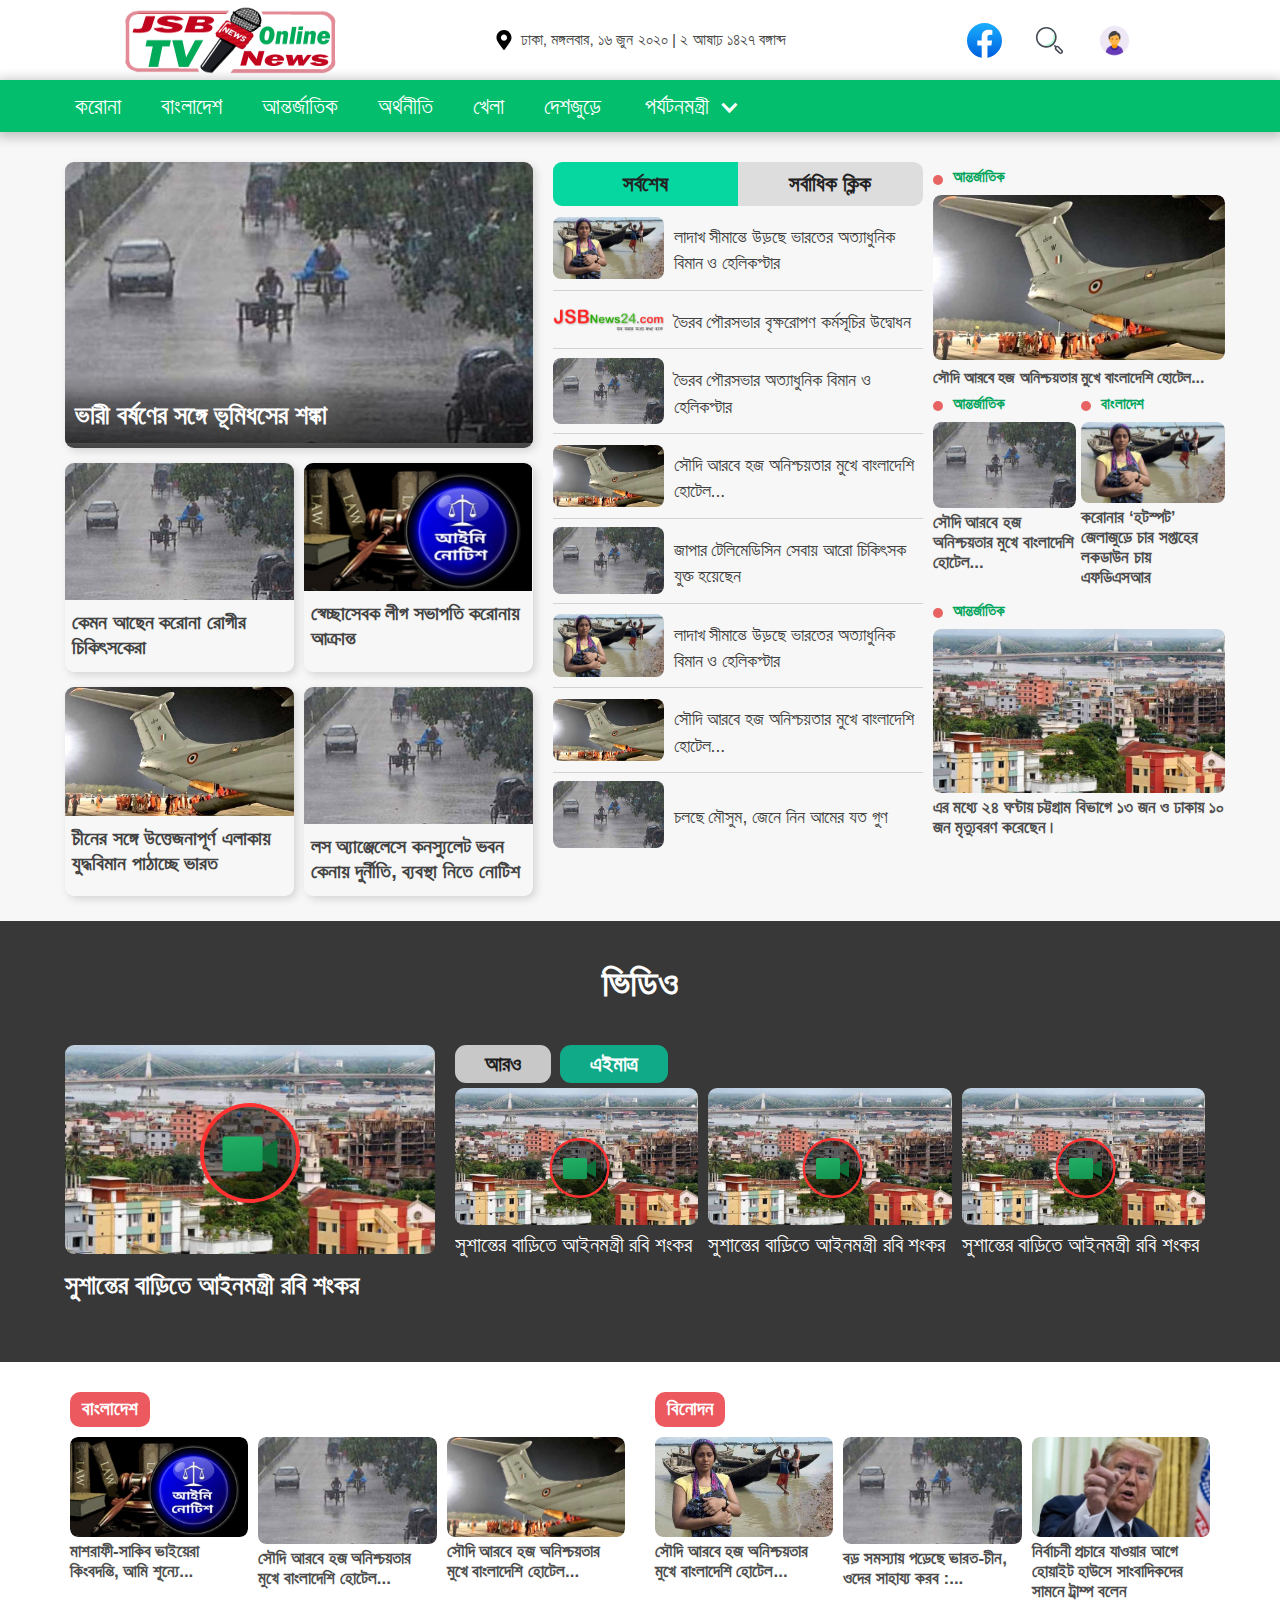
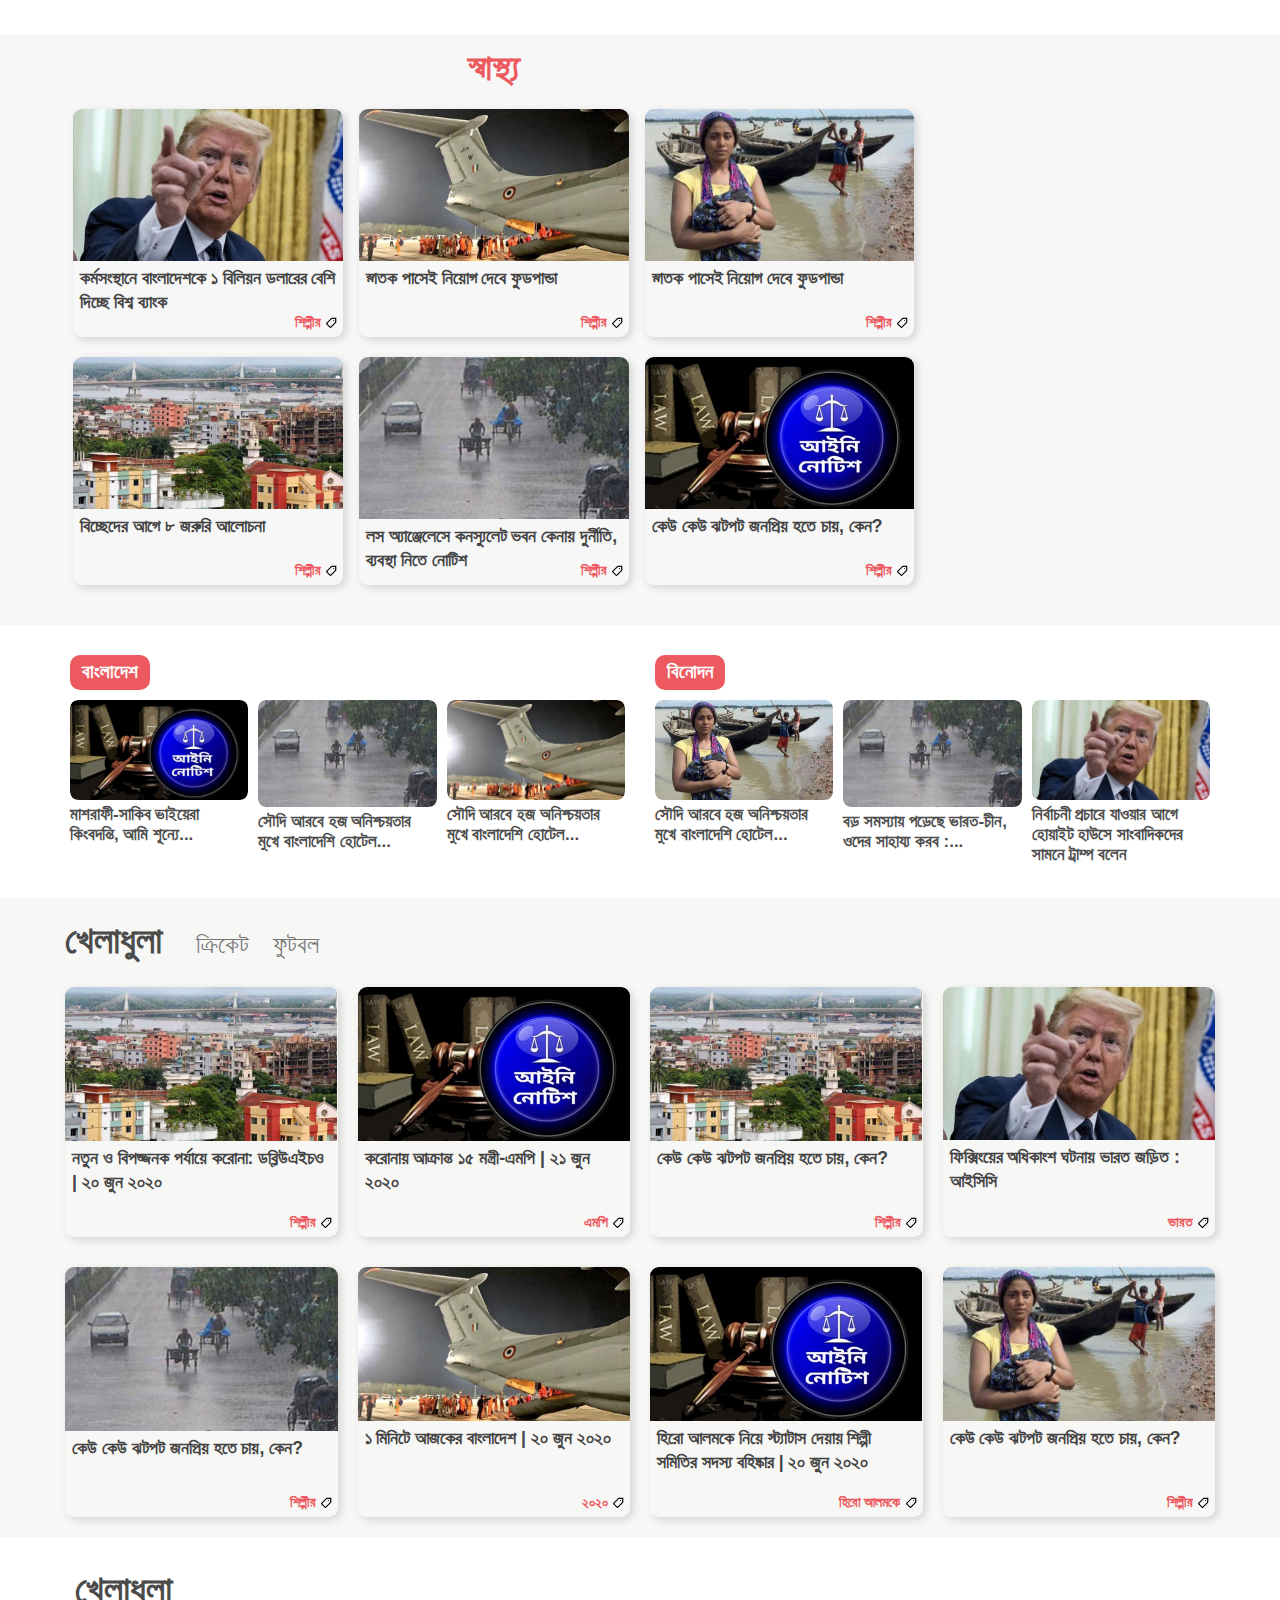
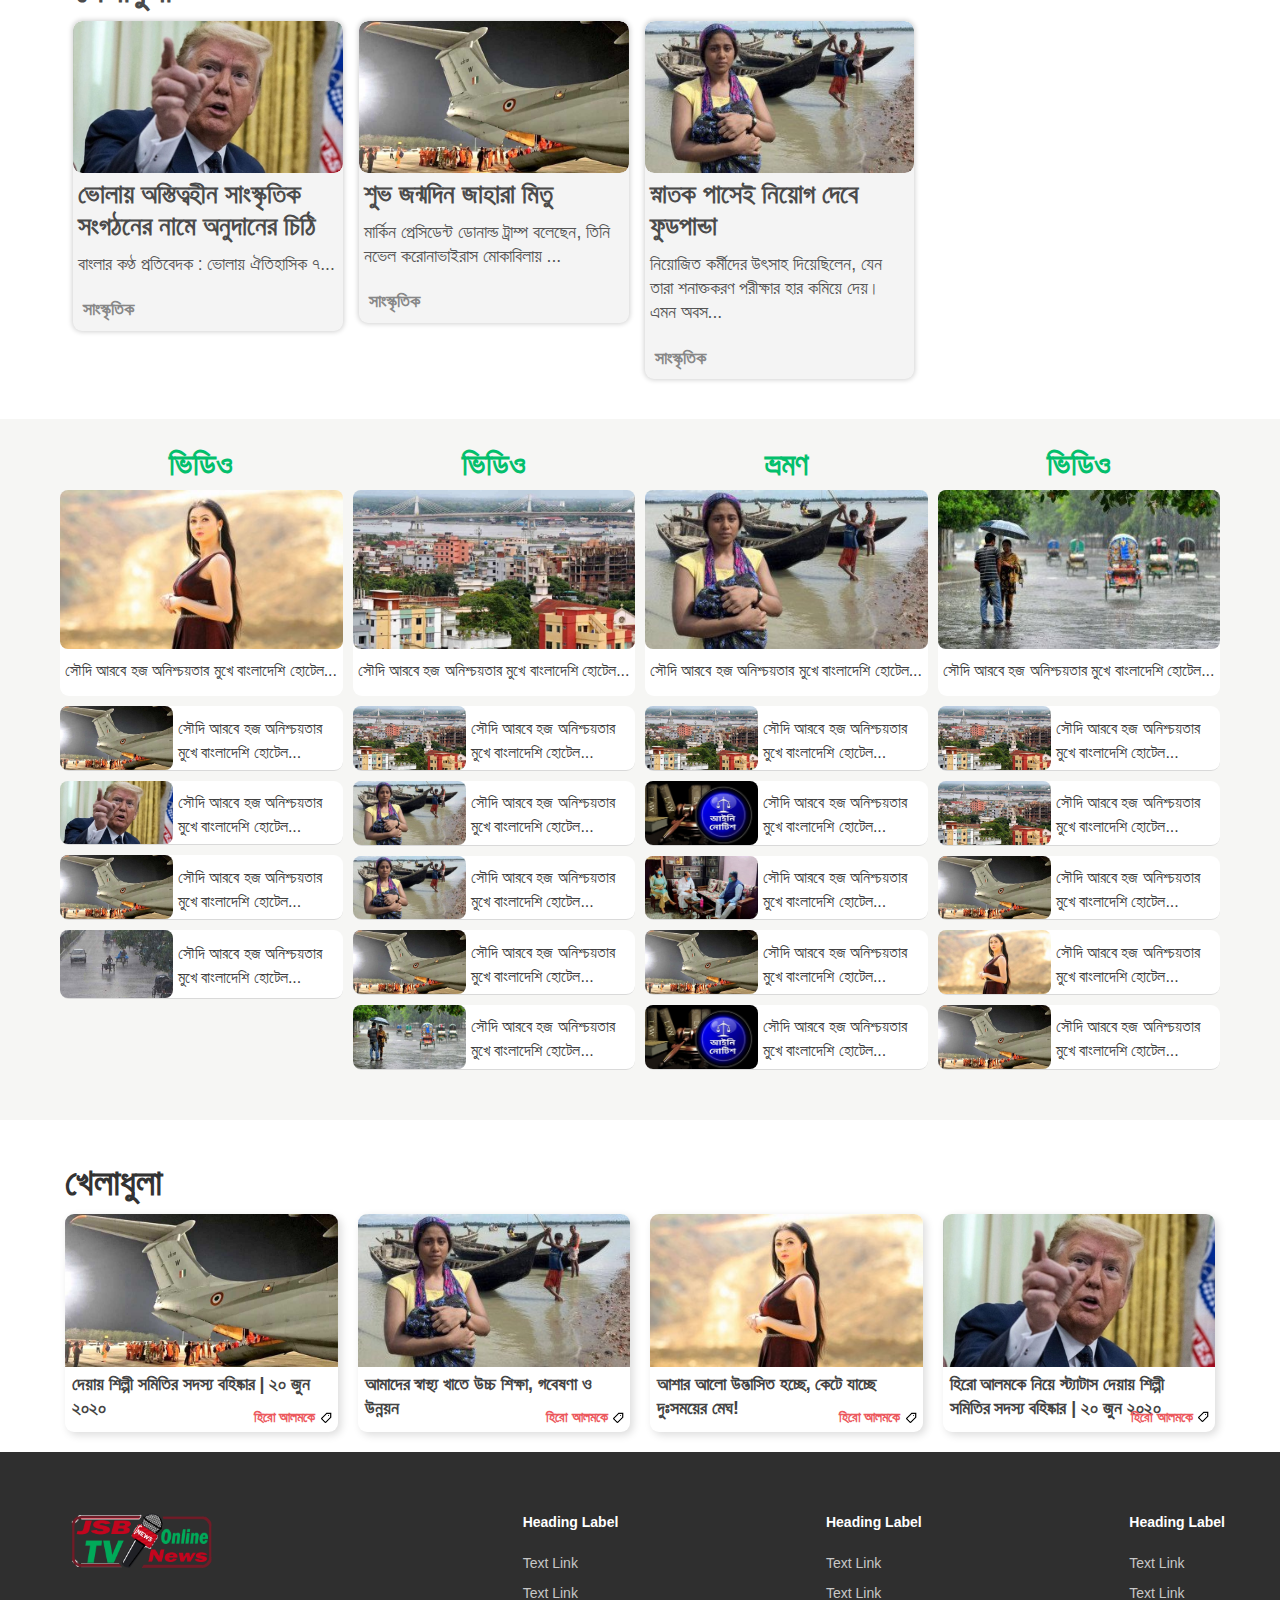
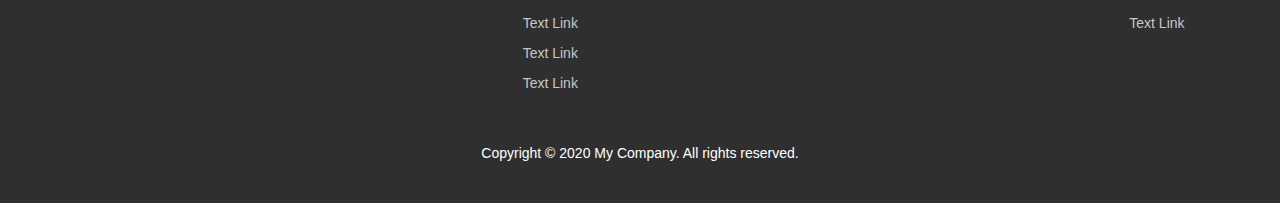
==== index.html @ a58efa72 "First Commit" ====
<!DOCTYPE html>

<html >
<head>
  <meta charset="utf-8" />
  <title>jsbnews</title>
  <meta content="width=device-width, initial-scale=1" name="viewport" />
  <link href="css/normalize.css" rel="stylesheet" type="text/css" />
  <link href="css/w3.min.css" rel="stylesheet" type="text/css" />
  <link href="css/style.css" rel="stylesheet" type="text/css" />
  <script type="text/javascript">
      !(function (o, c) {
          var n = c.documentElement,
              t = " w-mod-";
          (n.className += t + "js"), ("ontouchstart" in o || (o.DocumentTouch && c instanceof DocumentTouch)) && (n.className += t + "touch");
      })(window, document);
  </script>
  <link href="images/favicon.ico" rel="shortcut icon" type="image/x-icon" />
  <link href="images/webclip.png" rel="apple-touch-icon" />
</head>

<body class="body">
  <header id="header" class="container header">
    <div class="header-row w-row">
      <div class="header__col w-col w-col-4">
        <div class="header__col"><a href="#" class="logo-link w-inline-block"><img src="images/Untitled-1.png" width="260" height="70" alt="Logo" class="image"></a></div>
      </div>
      <div id="date-section" class="header__col h__date w-col w-col-4"><img src="images/map-marker-alt.svg" width="20" height="20" alt="Marker" class="marker">
        <p class="date">ঢাকা, মঙ্গলবার, ১৬ জুন ২০২০ | ২ আষাঢ় ১৪২৭ বঙ্গাব্দ</p>
      </div>
      <div class="header__col w-col w-col-4">
        <div class="header_s3_r-bar">
          <ul role="list" class="h_r_btns w-list-unstyled">
            <li class="h_r_item"><img src="images/fb.svg" alt="Facebook" height="35" width="35" class="image_u_l"></li>
            <li class="h_r_item search"><img src="images/icons8-search.svg" width="35" height="35" alt="Twitter" data-w-id="1cf851e9-919a-91a7-d79a-5d364fa66bd7" class="image_u_l"></li>
            <li class="h_r_item"><img src="images/download.png" alt="Login" height="35" width="40" class="image_u_l login"></li>
          </ul>
        </div>
      </div>
    </div>
    <div class="search-bar">
      <div class="search-box w-form">
        <form id="email-form" name="email-form" data-name="Email Form" class="form"><input type="text" class="search_input w-input" maxlength="256" name="query-2" data-name="Query 2" placeholder="কী খুঁজতে চান?" id="query-2" required=""><input type="submit" value="" data-wait="Please wait..." class="search_submit w-button"><a data-w-id="1cf851e9-919a-91a7-d79a-5d364fa66bdf" href="#" class="crose w-button">X</a></form>
        <div class="w-form-done"></div>
        <div class="w-form-fail"></div>
      </div>
    </div>
  </header>
  <nav class="main_menu">
    <div data-collapse="medium" data-animation="default" data-duration="400" data-no-scroll="1" role="banner" class="nav_top container w-nav">
      <nav role="navigation" class="mani_nav container w-nav-menu"><a href="#" class="nav_item w-nav-link">করোনা</a><a href="#" class="nav_item w-nav-link">বাংলাদেশ</a><a href="#" class="nav_item w-nav-link">আন্তর্জাতিক</a><a href="#" class="nav_item w-nav-link">অর্থনীতি</a><a href="#" class="nav_item w-nav-link">খেলা</a><a href="#" class="nav_item w-nav-link">দেশজুড়ে</a>
        <div data-hover="0" data-delay="0" class="nav_item w-dropdown">
          <div class="dropdown-toggle w-dropdown-toggle">
            <div class="icon w-icon-dropdown-toggle"></div>
            <div class="dropdown_main_text">পর্যটনমন্ত্রী</div>
          </div>
          <nav class="dropdown_menu top_ss w-dropdown-list"><a href="#" class="dropdown_menu_item nav_item w-dropdown-link">অবশেষে</a><a href="#" class="dropdown_menu_item nav_item w-dropdown-link">অবশেষে</a><a href="#" class="dropdown_menu_item nav_item w-dropdown-link">করোনাভাইরাসের</a><a href="#" class="dropdown_menu_item nav_item w-dropdown-link">মহামারি</a></nav>
        </div>
      </nav>
      <div class="menu-button w-nav-button">
        <div class="w-icon-nav-menu"></div>
      </div>
    </div>
  </nav>
  <section class="news_section_1">
    <div class="container section_1">
      <div class="columns w-row">
        <div class="section_1--col-1 w-col w-col-5 w-col-stack w-col-small-small-stack">
          <div id="w-node-0191555c5690-309e107a" class="s_1_left_row_item">
            <div class="s_1_l_item_container"><a href="/singel" class="w-inline-block"><img src="images/888940f3f423f0eb96e3fb1c6697e203-5c0145870c755.jpg" alt="" class="s_1_l_item_image"></a>
              <div class="info_box">
                <a href="#" class="title_link w-inline-block">
                  <h2 class="s_title">ভারী বর্ষণের সঙ্গে ভূমিধসের শঙ্কা</h2>
                </a>
              </div>
            </div>
          </div>
          <div class="s_1_left_row_item">
            <div class="s_1_l_item_container"><a href="#" class="box_image w-inline-block"><img src="images/888940f3f423f0eb96e3fb1c6697e203-5c0145870c755.jpg" alt="" class="box_image_src"></a>
              <a href="#" class="box_content title_link w-inline-block">
                <h2 class="s_title_dark">কেমন আছেন করোনা রোগীর চিকিৎসকেরা</h2>
              </a>
            </div>
          </div>
          <div class="s_1_left_row_item">
            <div class="s_1_l_item_container"><a href="#" class="box_image w-inline-block"><img src="images/image-317520-1592567009.jpg" srcset="images/image-317520-1592567009-p-500.jpeg 500w, images/image-317520-1592567009.jpg 728w" sizes="(max-width: 479px) 47vw, (max-width: 767px) 48vw, (max-width: 991px) 24vw, (max-width: 1279px) 19vw, (max-width: 1439px) 228.75px, 232px" alt="" class="box_image_src"></a>
              <a href="#" class="box_content title_link w-inline-block">
                <h2 class="s_title_dark">স্বেচ্ছাসেবক লীগ সভাপতি করোনায় আক্রান্ত</h2>
              </a>
            </div>
          </div>
          <div class="s_1_left_row_item">
            <div class="s_1_l_item_container"><a href="#" class="box_image w-inline-block"><img src="images/image-317519-1592566779.jpg" alt="" class="box_image_src"></a>
              <a href="#" class="box_content title_link w-inline-block">
                <h2 class="s_title_dark">চীনের সঙ্গে উত্তেজনাপূর্ণ এলাকায় যুদ্ধবিমান পাঠাচ্ছে ভারত</h2>
              </a>
            </div>
          </div>
          <div class="s_1_left_row_item">
            <div class="s_1_l_item_container"><a href="#" class="box_image w-inline-block"><img src="images/888940f3f423f0eb96e3fb1c6697e203-5c0145870c755.jpg" alt="" class="box_image_src"></a>
              <a href="#" class="box_content title_link w-inline-block">
                <h2 class="s_title_dark">লস অ্যাঞ্জেলেসে কনস্যুলেট ভবন কেনায় দুর্নীতি, ব্যবস্থা নিতে নোটিশ</h2>
              </a>
            </div>
          </div>
        </div>
        <div class="section_1--col-2 w-col w-col-4 w-col-stack w-col-small-small-stack">
          <div data-duration-in="300" data-duration-out="100" class="w-tabs">
            <div class="tabs-menu w-tab-menu">
              <a data-w-tab="Tab 1" class="custom_all_tab w-inline-block w-tab-link w--current">
                <div class="text-block">সর্বশেষ</div>
              </a>
              <a data-w-tab="Tab 2" class="s_1_tab_2 custom_all_tab w-inline-block w-tab-link">
                <div class="text-block-2">সর্বাধিক ক্লিক</div>
              </a>
            </div>
            <div class="w-tab-content">
              <div data-w-tab="Tab 1" class="tab_panel w-tab-pane w--tab-active">
                <div class="tab_panel_inner">
                  <ul role="list" class="tab_panel_list w-list-unstyled">
                    <li class="tab_panel_list_item"><a href="#" class="tab_small_image w-inline-block"><img src="images/hdbm9cwx.jpg" alt="" class="tab_image"></a>
                      <a href="/singel" class="tab_text w-inline-block">
                        <h2 class="heading">লাদাখ সীমান্তে উড়ছে ভারতের অত্যাধুনিক বিমান ও হেলিকপ্টার</h2>
                      </a>
                    </li>
                    <li class="tab_panel_list_item"><a href="#" class="tab_small_image w-inline-block"><img src="images/logo.png" alt="" class="tab_image"></a>
                      <a href="/singel" class="tab_text w-inline-block">
                        <h2 class="heading">ভৈরব পৌরসভার বৃক্ষরোপণ কর্মসূচির উদ্বোধন</h2>
                      </a>
                    </li>
                    <li class="tab_panel_list_item"><a href="#" class="tab_small_image w-inline-block"><img src="images/888940f3f423f0eb96e3fb1c6697e203-5c0145870c755.jpg" alt="" class="tab_image"></a>
                      <a href="#" class="tab_text w-inline-block">
                        <h2 class="heading">ভৈরব পৌরসভার অত্যাধুনিক বিমান ও হেলিকপ্টার</h2>
                      </a>
                    </li>
                    <li class="tab_panel_list_item"><a href="#" class="tab_small_image w-inline-block"><img src="images/image-317519-1592566779.jpg" alt="" class="tab_image"></a>
                      <a href="#" class="tab_text w-inline-block">
                        <h2 class="heading">সৌদি আরবে হজ অনিশ্চয়তার মুখে বাংলাদেশি হোটেল...</h2>
                      </a>
                    </li>
                    <li class="tab_panel_list_item"><a href="#" class="tab_small_image w-inline-block"><img src="images/888940f3f423f0eb96e3fb1c6697e203-5c0145870c755.jpg" alt="" class="tab_image"></a>
                      <a href="#" class="tab_text w-inline-block">
                        <h2 class="heading">জাপার টেলিমেডিসিন সেবায় আরো চিকিৎসক যুক্ত হয়েছেন </h2>
                      </a>
                    </li>
                    <li class="tab_panel_list_item"><a href="#" class="tab_small_image w-inline-block"><img src="images/hdbm9cwx.jpg" alt="" class="tab_image"></a>
                      <a href="#" class="tab_text w-inline-block">
                        <h2 class="heading">লাদাখ সীমান্তে উড়ছে ভারতের অত্যাধুনিক বিমান ও হেলিকপ্টার</h2>
                      </a>
                    </li>
                    <li class="tab_panel_list_item"><a href="#" class="tab_small_image w-inline-block"><img src="images/image-317519-1592566779.jpg" alt="" class="tab_image"></a>
                      <a href="#" class="tab_text w-inline-block">
                        <h2 class="heading">সৌদি আরবে হজ অনিশ্চয়তার মুখে বাংলাদেশি হোটেল...</h2>
                      </a>
                    </li>
                    <li class="tab_panel_list_item last"><a href="#" class="tab_small_image w-inline-block"><img src="images/888940f3f423f0eb96e3fb1c6697e203-5c0145870c755.jpg" alt="" class="tab_image"></a>
                      <a href="#" class="tab_text w-inline-block">
                        <h2 class="heading">চলছে মৌসুম, জেনে নিন আমের যত গুণ</h2>
                      </a>
                    </li>
                  </ul>
                </div>
              </div>
              <div data-w-tab="Tab 2" class="tab_panel w-tab-pane">
                <div class="tab_panel_inner">
                  <ul role="list" class="tab_panel_list w-list-unstyled">
                    <li class="tab_panel_list_item"><a href="#" class="tab_small_image w-inline-block"><img src="images/image-317519-1592566779.jpg" alt="" class="tab_image"></a>
                      <a href="#" class="tab_text w-inline-block">
                        <h2 class="heading">লাদাখ সীমান্তে উড়ছে ভারতের অত্যাধুনিক বিমান ও হেলিকপ্টার</h2>
                      </a>
                    </li>
                    <li class="tab_panel_list_item"><a href="#" class="tab_small_image w-inline-block"><img src="images/image-317519-1592566779.jpg" alt="" class="tab_image"></a>
                      <a href="#" class="tab_text w-inline-block">
                        <h2 class="heading">ভৈরব পৌরসভার বৃক্ষরোপণ কর্মসূচির উদ্বোধন</h2>
                      </a>
                    </li>
                    <li class="tab_panel_list_item"><a href="#" class="tab_small_image w-inline-block"><img src="images/image-317519-1592566779.jpg" alt="" class="tab_image"></a>
                      <a href="#" class="tab_text w-inline-block">
                        <h2 class="heading">ভারতের অত্যাধুনিক বিমান ও হেলিকপ্টার</h2>
                      </a>
                    </li>
                    <li class="tab_panel_list_item"><a href="#" class="tab_small_image w-inline-block"><img src="images/image-317519-1592566779.jpg" alt="" class="tab_image"></a>
                      <a href="#" class="tab_text w-inline-block">
                        <h2 class="heading">সৌদি আরবে হজ অনিশ্চয়তার মুখে বাংলাদেশি হোটেল...</h2>
                      </a>
                    </li>
                    <li class="tab_panel_list_item"><a href="#" class="tab_small_image w-inline-block"><img src="images/image-317519-1592566779.jpg" alt="" class="tab_image"></a>
                      <a href="#" class="tab_text w-inline-block">
                        <h2 class="heading">জাপার টেলিমেডিসিন সেবায় আরো চিকিৎসক যুক্ত হয়েছেন </h2>
                      </a>
                    </li>
                    <li class="tab_panel_list_item last"><a href="#" class="tab_small_image w-inline-block"><img src="images/image-317519-1592566779.jpg" alt="" class="tab_image"></a>
                      <a href="#" class="tab_text w-inline-block">
                        <h2 class="heading">লাদাখ সীমান্তে উড়ছে ভারতের অত্যাধুনিক বিমান ও হেলিকপ্টার</h2>
                      </a>
                    </li>
                  </ul>
                </div>
              </div>
            </div>
          </div>
        </div>
        <div class="section_1--col-3 w-col w-col-3 w-col-stack w-col-small-small-stack">
          <div class="top_last_col_inner_x">
            <div id="w-node-787095c24ecd-309e107a" class="top_last_col_item">
              <div class="top_last_col_item_inner">
                <div class="small_box_title">
                  <div class="inner_box_top_left">
                    <div class="simple_dot"></div>
                    <a href="#" class="link w-inline-block">
                      <div class="text-block-3">আন্তর্জাতিক</div>
                    </a>
                  </div>
                </div>
                <div class="inner_box_bottom"><a href="#" class="image_link w-inline-block"><img src="images/image-317519-1592566779.jpg" alt="" class="news_small_box_img"></a>
                  <a href="#" class="link w-inline-block">
                    <h2 class="small_box_title link">সৌদি আরবে হজ অনিশ্চয়তার মুখে বাংলাদেশি হোটেল...</h2>
                  </a>
                </div>
              </div>
            </div>
            <div id="w-node-dc710673b244-309e107a" class="top_last_col_item">
              <div class="top_last_col_item_inner">
                <div class="small_box_title">
                  <div class="inner_box_top_left">
                    <div class="simple_dot"></div>
                    <a href="#" class="link w-inline-block">
                      <div class="text-block-3">আন্তর্জাতিক</div>
                    </a>
                  </div>
                </div>
                <div class="inner_box_bottom"><a href="#" class="image_link w-inline-block"><img src="images/888940f3f423f0eb96e3fb1c6697e203-5c0145870c755.jpg" alt="" class="news_small_box_img"></a>
                  <a href="#" class="link w-inline-block">
                    <h2 class="small_box_title">সৌদি আরবে হজ অনিশ্চয়তার মুখে বাংলাদেশি হোটেল...</h2>
                  </a>
                </div>
              </div>
            </div>
            <div id="w-node-c34f0e3dfa96-309e107a" class="top_last_col_item">
              <div class="top_last_col_item_inner">
                <div class="small_box_title">
                  <div class="inner_box_top_left">
                    <div class="simple_dot"></div>
                    <a href="#" class="link w-inline-block">
                      <div class="text-block-3">বাংলাদেশ</div>
                    </a>
                  </div>
                </div>
                <div class="inner_box_bottom"><a href="#" class="image_link w-inline-block"><img src="images/hdbm9cwx.jpg" alt="" class="news_small_box_img"></a>
                  <a href="#" class="link w-inline-block">
                    <h2 class="small_box_title">করোনার ‘হটস্পট’ জেলাজুড়ে চার সপ্তাহের লকডাউন চায় এফডিএসআর</h2>
                  </a>
                </div>
              </div>
            </div>
            <div id="w-node-48b738d8484a-309e107a" class="top_last_col_item">
              <div class="top_last_col_item_inner">
                <div class="small_box_title">
                  <div class="inner_box_top_left">
                    <div class="simple_dot"></div>
                    <a href="#" class="link w-inline-block">
                      <div class="text-block-3">আন্তর্জাতিক</div>
                    </a>
                  </div>
                </div>
                <div class="inner_box_bottom"><a href="#" class="image_link w-inline-block"><img src="images/ctg.jpg" srcset="images/ctg-p-800.jpeg 800w, images/ctg.jpg 863w" sizes="(max-width: 479px) 100vw, (max-width: 767px) 47vw, (max-width: 991px) 24vw, (max-width: 1279px) 12vw, (max-width: 1439px) 143.75px, 147.5px" alt="" class="news_small_box_img"></a>
                  <a href="#" class="link w-inline-block">
                    <h2 class="small_box_title">এর মধ্যে ২৪ ঘণ্টায় চট্টগ্রাম বিভাগে ১৩ জন ও ঢাকায় ১০ জন মৃত্যুবরণ করেছেন।</h2>
                  </a>
                </div>
              </div>
            </div>
          </div>
        </div>
      </div>
    </div>
  </section>
  <section class="news_section_2">
    <h1 class="section_heading dark">ভিডিও</h1>
    <div class="video_column_s2 container w-row">
      <div class="vid_s_l w-col w-col-4 w-col-stack">
        <div class="vid_post_wrapper">
          <div class="vid_post_icon"><img src="images/icons8-video-call-48.png" alt="" class="image-3"></div>
          <div class="vid_post_image"><a href="#" class="w-inline-block"><img src="images/ctg.jpg" srcset="images/ctg-p-800.jpeg 800w, images/ctg.jpg 863w" sizes="(max-width: 479px) 96vw, (max-width: 767px) 97vw, (max-width: 880px) 98vw, (max-width: 991px) 863px, (max-width: 1279px) 31vw, (max-width: 1439px) 369.97918701171875px, 399.97918701171875px" alt="" class="vid_post_image"></a></div>
          <div class="vid_post_text">
            <a href="#" class="link-block w-inline-block">
              <h1 class="s_title vid_post_title">সুশান্তের বাড়িতে আইনমন্ত্রী রবি শংকর</h1>
            </a>
          </div>
        </div>
      </div>
      <div class="vid_s_r_tab w-col w-col-8 w-col-stack">
        <div data-duration-in="300" data-duration-out="100" class="w-tabs">
          <div class="tabs-menu-2 w-tab-menu">
            <a data-w-tab="Tab 1" class="tab_btn w-inline-block w-tab-link w--current">
              <div class="text-block-6">আরও</div>
            </a>
            <a data-w-tab="Tab 2" class="tab_btn w-inline-block w-tab-link">
              <div>এইমাত্র</div>
            </a>
          </div>
          <div class="w-tab-content">
            <div data-w-tab="Tab 1" class="vid_tab w-tab-pane w--tab-active">
              <div class="vid_tab_wrapper">
                <div class="vid_tab_col w-row">
                  <div class="vid_tab_col_item w-col w-col-4">
                    <div class="vid_post_wrapper in_tab">
                      <div class="vid_post_icon in_tab"><img src="images/icons8-video-call-48.png" alt="" class="image-3"></div>
                      <div class="vid_post_image"><a href="#" class="w-inline-block"><img src="images/ctg.jpg" srcset="images/ctg-p-800.jpeg 800w, images/ctg.jpg 863w" sizes="(max-width: 479px) 94vw, (max-width: 767px) 96vw, (max-width: 991px) 32vw, (max-width: 1279px) 21vw, (max-width: 1439px) 243.3125px, 239.9791717529297px" alt="" class="vid_post_image vid_tab"></a></div>
                      <div class="vid_post_text">
                        <a href="#" class="link w-inline-block">
                          <h1 class="s_title vid_post_title in_vid_tab">সুশান্তের বাড়িতে আইনমন্ত্রী রবি শংকর</h1>
                        </a>
                      </div>
                    </div>
                  </div>
                  <div class="vid_tab_col_item w-col w-col-4">
                    <div class="vid_post_wrapper in_tab">
                      <div class="vid_post_icon in_tab"><img src="images/icons8-video-call-48.png" alt="" class="image-3"></div>
                      <div class="vid_post_image"><a href="#" class="w-inline-block"><img src="images/ctg.jpg" srcset="images/ctg-p-800.jpeg 800w, images/ctg.jpg 863w" sizes="(max-width: 479px) 94vw, (max-width: 767px) 96vw, (max-width: 991px) 32vw, (max-width: 1279px) 21vw, (max-width: 1439px) 243.3125px, 239.9791717529297px" alt="" class="vid_post_image vid_tab"></a></div>
                      <div class="vid_post_text">
                        <a href="#" class="link w-inline-block">
                          <h1 class="s_title vid_post_title in_vid_tab">সুশান্তের বাড়িতে আইনমন্ত্রী রবি শংকর</h1>
                        </a>
                      </div>
                    </div>
                  </div>
                  <div class="vid_tab_col_item w-col w-col-4">
                    <div class="vid_post_wrapper in_tab">
                      <div class="vid_post_icon in_tab"><img src="images/icons8-video-call-48.png" alt="" class="image-3"></div>
                      <div class="vid_post_image"><a href="#" class="w-inline-block"><img src="images/ctg.jpg" srcset="images/ctg-p-800.jpeg 800w, images/ctg.jpg 863w" sizes="(max-width: 479px) 94vw, (max-width: 767px) 96vw, (max-width: 991px) 32vw, (max-width: 1279px) 21vw, (max-width: 1439px) 243.3125px, 239.9791717529297px" alt="" class="vid_post_image vid_tab"></a></div>
                      <div class="vid_post_text">
                        <a href="#" class="link w-inline-block">
                          <h1 class="s_title vid_post_title in_vid_tab">সুশান্তের বাড়িতে আইনমন্ত্রী রবি শংকর</h1>
                        </a>
                      </div>
                    </div>
                  </div>
                </div>
              </div>
            </div>
            <div data-w-tab="Tab 2" class="vid_tab w-tab-pane">
              <div class="vid_tab_wrapper">
                <div class="vid_tab_col w-row">
                  <div class="vid_tab_col_item w-col w-col-4">
                    <div class="vid_post_wrapper in_tab">
                      <div class="vid_post_icon in_tab"><img src="images/icons8-video-call-48.png" alt="" class="image-3"></div>
                      <div class="vid_post_image"><img src="images/ctg.jpg" srcset="images/ctg-p-800.jpeg 800w, images/ctg.jpg 863w" sizes="(max-width: 479px) 94vw, (max-width: 767px) 96vw, (max-width: 991px) 32vw, (max-width: 1279px) 21vw, (max-width: 1439px) 243.3125px, 239.9791717529297px" alt="" class="vid_post_image vid_tab"></div>
                      <div class="vid_post_text">
                        <h1 class="s_title vid_post_title in_vid_tab">সুশান্তের বাড়িতে আইনমন্ত্রী রবি শংকর</h1>
                      </div>
                    </div>
                  </div>
                  <div class="vid_tab_col_item w-col w-col-4">
                    <div class="vid_post_wrapper in_tab">
                      <div class="vid_post_icon in_tab"><img src="images/icons8-video-call-48.png" alt="" class="image-3"></div>
                      <div class="vid_post_image"><img src="images/ctg.jpg" srcset="images/ctg-p-800.jpeg 800w, images/ctg.jpg 863w" sizes="(max-width: 479px) 94vw, (max-width: 767px) 96vw, (max-width: 991px) 32vw, (max-width: 1279px) 21vw, (max-width: 1439px) 243.3125px, 239.9791717529297px" alt="" class="vid_post_image vid_tab"></div>
                      <div class="vid_post_text">
                        <h1 class="s_title vid_post_title in_vid_tab">সুশান্তের বাড়িতে আইনমন্ত্রী রবি শংকর</h1>
                      </div>
                    </div>
                  </div>
                  <div class="vid_tab_col_item w-col w-col-4">
                    <div class="vid_post_wrapper in_tab">
                      <div class="vid_post_icon in_tab"><img src="images/icons8-video-call-48.png" alt="" class="image-3"></div>
                      <div class="vid_post_image"><img src="images/ctg.jpg" srcset="images/ctg-p-800.jpeg 800w, images/ctg.jpg 863w" sizes="(max-width: 479px) 94vw, (max-width: 767px) 96vw, (max-width: 991px) 32vw, (max-width: 1279px) 21vw, (max-width: 1439px) 243.3125px, 239.9791717529297px" alt="" class="vid_post_image vid_tab"></div>
                      <div class="vid_post_text">
                        <h1 class="s_title vid_post_title in_vid_tab">সুশান্তের বাড়িতে আইনমন্ত্রী রবি শংকর</h1>
                      </div>
                    </div>
                  </div>
                </div>
              </div>
            </div>
          </div>
        </div>
      </div>
    </div>
  </section>
  <section class="news_section_3">
    <div class="container w-row">
      <div class="section_3_col w-col w-col-6 w-col-stack">
        <a href="#" class="s3_main_heading link w-inline-block">
          <h1 class="small_tile_title">বাংলাদেশ</h1>
        </a>
        <div class="s3_in_row w-row">
          <div class="s3_in_row_item w-col w-col-4">
            <div class="top_last_col_item_inner s3">
              <div class="inner_box_bottom"><a href="#" class="image_link w-inline-block"><img src="images/image-317520-1592567009.jpg" srcset="images/image-317520-1592567009-p-500.jpeg 500w, images/image-317520-1592567009.jpg 728w" sizes="(max-width: 479px) 94vw, (max-width: 767px) 96vw, (max-width: 991px) 32vw, (max-width: 1279px) 15vw, (max-width: 1439px) 178.3125px, 183.3125px" alt="" class="news_small_box_img"></a>
                <a href="#" class="link w-inline-block">
                  <h2 class="small_box_title">মাশরাফী-সাকিব ভাইয়েরা কিংবদন্তি, আমি শূন্যে...</h2>
                </a>
              </div>
            </div>
          </div>
          <div class="s3_in_row_item w-col w-col-4">
            <div class="top_last_col_item_inner s3">
              <div class="inner_box_bottom"><a href="#" class="image_link w-inline-block"><img src="images/888940f3f423f0eb96e3fb1c6697e203-5c0145870c755.jpg" alt="" class="news_small_box_img"></a>
                <a href="#" class="link w-inline-block">
                  <h2 class="small_box_title">সৌদি আরবে হজ অনিশ্চয়তার মুখে বাংলাদেশি হোটেল...</h2>
                </a>
              </div>
            </div>
          </div>
          <div class="s3_in_row_item w-col w-col-4">
            <div class="top_last_col_item_inner s3">
              <div class="inner_box_bottom"><a href="#" class="image_link w-inline-block"><img src="images/image-317519-1592566779.jpg" alt="" class="news_small_box_img"></a>
                <a href="#" class="link w-inline-block">
                  <h2 class="small_box_title">সৌদি আরবে হজ অনিশ্চয়তার মুখে বাংলাদেশি হোটেল...</h2>
                </a>
              </div>
            </div>
          </div>
        </div>
      </div>
      <div class="section_3_col w-col w-col-6 w-col-stack">
        <a href="#" class="s3_main_heading link w-inline-block">
          <h1 class="small_tile_title">বিনোদন</h1>
        </a>
        <div class="s3_in_row w-row">
          <div class="s3_in_row_item w-col w-col-4">
            <div class="top_last_col_item_inner s3">
              <div class="inner_box_bottom"><a href="#" class="image_link w-inline-block"><img src="images/hdbm9cwx.jpg" alt="" class="news_small_box_img"></a>
                <a href="#" class="link w-inline-block">
                  <h2 class="small_box_title">সৌদি আরবে হজ অনিশ্চয়তার মুখে বাংলাদেশি হোটেল...</h2>
                </a>
              </div>
            </div>
          </div>
          <div class="s3_in_row_item w-col w-col-4">
            <div class="top_last_col_item_inner s3">
              <div class="inner_box_bottom"><a href="#" class="image_link w-inline-block"><img src="images/888940f3f423f0eb96e3fb1c6697e203-5c0145870c755.jpg" alt="" class="news_small_box_img"></a>
                <a href="#" class="link w-inline-block">
                  <h2 class="small_box_title">বড় সমস্যায় পড়েছে ভারত-চীন, ওদের সাহায্য করব :...</h2>
                </a>
              </div>
            </div>
          </div>
          <div class="s3_in_row_item w-col w-col-4">
            <div class="top_last_col_item_inner s3">
              <div class="inner_box_bottom"><a href="#" class="image_link w-inline-block"><img src="images/trump.jpg" srcset="images/trump-p-800.jpeg 800w, images/trump-p-1080.jpeg 1080w, images/trump.jpg 1400w" sizes="(max-width: 479px) 94vw, (max-width: 767px) 96vw, (max-width: 991px) 32vw, (max-width: 1279px) 15vw, (max-width: 1439px) 178.3125px, 183.3125px" alt="" class="news_small_box_img"></a>
                <a href="#" class="link w-inline-block">
                  <h2 class="small_box_title">নির্বাচনী প্রচারে যাওয়ার আগে হোয়াইট হাউসে সাংবাদিকদের সামনে ট্রাম্প বলেন</h2>
                </a>
              </div>
            </div>
          </div>
        </div>
      </div>
    </div>
  </section>
  <section class="news_section_4">
    <div class="container">
      <div class="section_4_col w-row">
        <div class="section_3_col_item w-col w-col-9 w-col-stack">
          <h1 class="section_heading s4">স্বাস্থ্য</h1>
          <div class="s4_left_item_col w-row">
            <div class="s4_left_item_col_i w-col w-col-4">
              <div class="s_1_left_row_item s4">
                <div class="s_1_l_item_container s4 w-clearfix"><a href="#" class="box_image w-inline-block"><img src="images/trump.jpg" srcset="images/trump-p-800.jpeg 800w, images/trump-p-1080.jpeg 1080w, images/trump.jpg 1400w" sizes="(max-width: 479px) 92vw, (max-width: 767px) 95vw, (max-width: 991px) 31vw, (max-width: 1279px) 23vw, (max-width: 1439px) 269.8333435058594px, 277.3333435058594px" alt="" class="box_image_src"></a>
                  <a href="#" class="box_content title_link s4 w-inline-block">
                    <h2 class="s_title_dark s4">কর্মসংস্থানে বাংলাদেশকে ১ বিলিয়ন ডলারের বেশি দিচ্ছে বিশ্ব ব্যাংক</h2>
                  </a><a href="#" class="link tag_link">শিল্পীর</a></div>
              </div>
            </div>
            <div class="s4_left_item_col_i w-col w-col-4">
              <div class="s_1_left_row_item s4">
                <div class="s_1_l_item_container w-clearfix"><a href="#" class="box_image w-inline-block"><img src="images/image-317519-1592566779.jpg" alt="" class="box_image_src"></a>
                  <a href="#" class="box_content title_link s4 w-inline-block">
                    <h2 class="s_title_dark s4">স্নাতক পাসেই নিয়োগ দেবে ফুডপান্ডা</h2>
                  </a><a href="#" class="link tag_link">শিল্পীর</a></div>
              </div>
            </div>
            <div class="s4_left_item_col_i w-col w-col-4">
              <div class="s_1_left_row_item s4">
                <div class="s_1_l_item_container w-clearfix"><a href="#" class="box_image w-inline-block"><img src="images/hdbm9cwx.jpg" alt="" class="box_image_src"></a>
                  <a href="#" class="box_content title_link s4 w-inline-block">
                    <h2 class="s_title_dark s4">স্নাতক পাসেই নিয়োগ দেবে ফুডপান্ডা</h2>
                  </a><a href="#" class="link tag_link">শিল্পীর</a></div>
              </div>
            </div>
          </div>
          <div class="s4_left_item_col w-row">
            <div class="s4_left_item_col_i w-col w-col-4">
              <div class="s_1_left_row_item s4">
                <div class="s_1_l_item_container w-clearfix"><a href="#" class="box_image w-inline-block"><img src="images/ctg.jpg" srcset="images/ctg-p-800.jpeg 800w, images/ctg.jpg 863w" sizes="(max-width: 479px) 92vw, (max-width: 767px) 95vw, (max-width: 991px) 31vw, (max-width: 1279px) 23vw, (max-width: 1439px) 269.8333435058594px, 277.3333435058594px" alt="" class="box_image_src"></a>
                  <a href="#" class="box_content title_link s4 w-inline-block">
                    <h2 class="s_title_dark s4">বিচ্ছেদের আগে ৮ জরুরি আলোচনা</h2>
                  </a><a href="#" class="link tag_link">শিল্পীর</a></div>
              </div>
            </div>
            <div class="s4_left_item_col_i w-col w-col-4">
              <div class="s_1_left_row_item s4">
                <div class="s_1_l_item_container w-clearfix"><a href="#" class="box_image w-inline-block"><img src="images/888940f3f423f0eb96e3fb1c6697e203-5c0145870c755.jpg" alt="" class="box_image_src"></a>
                  <a href="#" class="box_content title_link s4 w-inline-block">
                    <h2 class="s_title_dark s4">লস অ্যাঞ্জেলেসে কনস্যুলেট ভবন কেনায় দুর্নীতি, ব্যবস্থা নিতে নোটিশ</h2>
                  </a><a href="#" class="link tag_link">শিল্পীর</a></div>
              </div>
            </div>
            <div class="s4_left_item_col_i w-col w-col-4">
              <div class="s_1_left_row_item s4">
                <div class="s_1_l_item_container w-clearfix"><a href="#" class="box_image w-inline-block"><img src="images/image-317520-1592567009.jpg" srcset="images/image-317520-1592567009-p-500.jpeg 500w, images/image-317520-1592567009.jpg 728w" sizes="(max-width: 479px) 92vw, (max-width: 767px) 95vw, (max-width: 991px) 31vw, (max-width: 1279px) 23vw, (max-width: 1439px) 269.8333435058594px, 277.3333435058594px" alt="" class="box_image_src"></a>
                  <a href="#" class="box_content title_link s4 w-inline-block">
                    <h2 class="s_title_dark s4">কেউ কেউ ঝটপট জনপ্রিয় হতে চায়, কেন?</h2>
                  </a><a href="#" class="link tag_link">শিল্পীর</a></div>
              </div>
            </div>
          </div>
        </div>
        <div class="section_3_col_item w-col w-col-3 w-col-stack"></div>
      </div>
    </div>
  </section>
  <section class="news_section_3 s5">
    <div class="container w-row">
      <div class="section_3_col w-col w-col-6 w-col-stack">
        <a href="#" class="s3_main_heading link w-inline-block">
          <h1 class="small_tile_title">বাংলাদেশ</h1>
        </a>
        <div class="s3_in_row w-row">
          <div class="s3_in_row_item w-col w-col-4">
            <div class="top_last_col_item_inner s3">
              <div class="inner_box_bottom"><a href="#" class="image_link w-inline-block"><img src="images/image-317520-1592567009.jpg" srcset="images/image-317520-1592567009-p-500.jpeg 500w, images/image-317520-1592567009.jpg 728w" sizes="(max-width: 479px) 94vw, (max-width: 767px) 96vw, (max-width: 991px) 32vw, (max-width: 1279px) 15vw, (max-width: 1439px) 178.3125px, 183.3125px" alt="" class="news_small_box_img"></a>
                <a href="#" class="link w-inline-block">
                  <h2 class="small_box_title">মাশরাফী-সাকিব ভাইয়েরা কিংবদন্তি, আমি শূন্যে...</h2>
                </a>
              </div>
            </div>
          </div>
          <div class="s3_in_row_item w-col w-col-4">
            <div class="top_last_col_item_inner s3">
              <div class="inner_box_bottom"><a href="#" class="image_link w-inline-block"><img src="images/888940f3f423f0eb96e3fb1c6697e203-5c0145870c755.jpg" alt="" class="news_small_box_img"></a>
                <a href="#" class="link w-inline-block">
                  <h2 class="small_box_title">সৌদি আরবে হজ অনিশ্চয়তার মুখে বাংলাদেশি হোটেল...</h2>
                </a>
              </div>
            </div>
          </div>
          <div class="s3_in_row_item w-col w-col-4">
            <div class="top_last_col_item_inner s3">
              <div class="inner_box_bottom"><a href="#" class="image_link w-inline-block"><img src="images/image-317519-1592566779.jpg" alt="" class="news_small_box_img"></a>
                <a href="#" class="link w-inline-block">
                  <h2 class="small_box_title">সৌদি আরবে হজ অনিশ্চয়তার মুখে বাংলাদেশি হোটেল...</h2>
                </a>
              </div>
            </div>
          </div>
        </div>
      </div>
      <div class="section_3_col w-col w-col-6 w-col-stack">
        <a href="#" class="s3_main_heading link w-inline-block">
          <h1 class="small_tile_title">বিনোদন</h1>
        </a>
        <div class="s3_in_row w-row">
          <div class="s3_in_row_item w-col w-col-4">
            <div class="top_last_col_item_inner s3">
              <div class="inner_box_bottom"><a href="#" class="image_link w-inline-block"><img src="images/hdbm9cwx.jpg" alt="" class="news_small_box_img"></a>
                <a href="#" class="link w-inline-block">
                  <h2 class="small_box_title">সৌদি আরবে হজ অনিশ্চয়তার মুখে বাংলাদেশি হোটেল...</h2>
                </a>
              </div>
            </div>
          </div>
          <div class="s3_in_row_item w-col w-col-4">
            <div class="top_last_col_item_inner s3">
              <div class="inner_box_bottom"><a href="#" class="image_link w-inline-block"><img src="images/888940f3f423f0eb96e3fb1c6697e203-5c0145870c755.jpg" alt="" class="news_small_box_img"></a>
                <a href="#" class="link w-inline-block">
                  <h2 class="small_box_title">বড় সমস্যায় পড়েছে ভারত-চীন, ওদের সাহায্য করব :...</h2>
                </a>
              </div>
            </div>
          </div>
          <div class="s3_in_row_item w-col w-col-4">
            <div class="top_last_col_item_inner s3">
              <div class="inner_box_bottom"><a href="#" class="image_link w-inline-block"><img src="images/trump.jpg" srcset="images/trump-p-800.jpeg 800w, images/trump-p-1080.jpeg 1080w, images/trump.jpg 1400w" sizes="(max-width: 479px) 94vw, (max-width: 767px) 96vw, (max-width: 991px) 32vw, (max-width: 1279px) 15vw, (max-width: 1439px) 178.3125px, 183.3125px" alt="" class="news_small_box_img"></a>
                <a href="#" class="link w-inline-block">
                  <h2 class="small_box_title">নির্বাচনী প্রচারে যাওয়ার আগে হোয়াইট হাউসে সাংবাদিকদের সামনে ট্রাম্প বলেন</h2>
                </a>
              </div>
            </div>
          </div>
        </div>
      </div>
    </div>
  </section>
  <section class="news_section_6">
    <div class="section_6_title container">
      <a href="#" class="s6_t_link link w-inline-block">
        <h1 class="s6_h2">খেলাধুলা</h1>
      </a>
      <a href="#" class="s6_t_link link w-inline-block">
        <h3 class="s6_h3">ক্রিকেট</h3>
      </a>
      <a href="#" class="s6_t_link link w-inline-block">
        <h3 class="s6_h3">ফুটবল</h3>
      </a>
    </div>
    <div class="container s6 w-row">
      <div class="s6_col w-col w-col-3 w-col-medium-6">
        <div class="s_1_left_row_item s4 s6">
          <div class="s_1_l_item_container w-clearfix"><a href="#" class="box_image w-inline-block"><img src="images/ctg.jpg" srcset="images/ctg-p-800.jpeg 800w, images/ctg.jpg 863w" sizes="(max-width: 479px) 96vw, (max-width: 767px) 97vw, (max-width: 991px) 48vw, (max-width: 1279px) 23vw, (max-width: 1439px) 272.5px, 280px" alt="" class="box_image_src"></a>
            <a href="#" class="box_content title_link s4 w-inline-block">
              <h2 class="s_title_dark s4">নতুন ও বিপজ্জনক পর্যায়ে করোনা: ডব্লিউএইচও | ২০ জুন ২০২০</h2>
            </a><a href="#" class="link tag_link">শিল্পীর</a></div>
        </div>
      </div>
      <div class="s6_col w-col w-col-3 w-col-medium-6">
        <div class="s_1_left_row_item s4 s6">
          <div class="s_1_l_item_container w-clearfix"><a href="#" class="box_image w-inline-block"><img src="images/image-317520-1592567009.jpg" srcset="images/image-317520-1592567009-p-500.jpeg 500w, images/image-317520-1592567009.jpg 728w" sizes="(max-width: 479px) 96vw, (max-width: 767px) 97vw, (max-width: 991px) 48vw, (max-width: 1279px) 23vw, (max-width: 1439px) 272.5px, 280px" alt="" class="box_image_src"></a>
            <a href="#" class="box_content title_link s4 w-inline-block">
              <h2 class="s_title_dark s4">করোনায় আক্রান্ত ১৫ মন্ত্রী-এমপি | ২১ জুন ২০২০</h2>
            </a><a href="#" class="link tag_link">এমপি</a></div>
        </div>
      </div>
      <div class="s6_col w-col w-col-3 w-col-medium-6">
        <div class="s_1_left_row_item s4 s6">
          <div class="s_1_l_item_container w-clearfix"><a href="#" class="box_image w-inline-block"><img src="images/ctg.jpg" srcset="images/ctg-p-800.jpeg 800w, images/ctg.jpg 863w" sizes="(max-width: 479px) 96vw, (max-width: 767px) 97vw, (max-width: 991px) 48vw, (max-width: 1279px) 23vw, (max-width: 1439px) 272.5px, 280px" alt="" class="box_image_src"></a>
            <a href="#" class="box_content title_link s4 w-inline-block">
              <h2 class="s_title_dark s4">কেউ কেউ ঝটপট জনপ্রিয় হতে চায়, কেন?</h2>
            </a><a href="#" class="link tag_link">শিল্পীর</a></div>
        </div>
      </div>
      <div class="s6_col w-col w-col-3 w-col-medium-6">
        <div class="s_1_left_row_item s4 s6">
          <div class="s_1_l_item_container w-clearfix"><a href="#" class="box_image w-inline-block"><img src="images/trump.jpg" srcset="images/trump-p-800.jpeg 800w, images/trump-p-1080.jpeg 1080w, images/trump.jpg 1400w" sizes="(max-width: 479px) 96vw, (max-width: 767px) 97vw, (max-width: 991px) 48vw, (max-width: 1279px) 23vw, (max-width: 1439px) 272.5px, 280px" alt="" class="box_image_src"></a>
            <a href="#" class="box_content title_link s4 w-inline-block">
              <h2 class="s_title_dark s4">ফিক্সিংয়ের অধিকাংশ ঘটনায় ভারত জড়িত : আইসিসি</h2>
            </a><a href="#" class="link tag_link">ভারত </a></div>
        </div>
      </div>
    </div>
    <div class="container s6 w-row">
      <div class="s6_col w-col w-col-3 w-col-medium-6">
        <div class="s_1_left_row_item s4 s6">
          <div class="s_1_l_item_container w-clearfix"><a href="#" class="box_image w-inline-block"><img src="images/888940f3f423f0eb96e3fb1c6697e203-5c0145870c755.jpg" alt="" class="box_image_src"></a>
            <a href="#" class="box_content title_link s4 w-inline-block">
              <h2 class="s_title_dark s4">কেউ কেউ ঝটপট জনপ্রিয় হতে চায়, কেন?</h2>
            </a><a href="#" class="link tag_link">শিল্পীর</a></div>
        </div>
      </div>
      <div class="s6_col w-col w-col-3 w-col-medium-6">
        <div class="s_1_left_row_item s4 s6">
          <div class="s_1_l_item_container w-clearfix"><a href="#" class="box_image w-inline-block"><img src="images/image-317519-1592566779.jpg" alt="" class="box_image_src"></a>
            <a href="#" class="box_content title_link s4 w-inline-block">
              <h2 class="s_title_dark s4">১ মিনিটে আজকের বাংলাদেশ | ২০ জুন ২০২০</h2>
            </a><a href="#" class="link tag_link">২০২০</a></div>
        </div>
      </div>
      <div class="s6_col w-col w-col-3 w-col-medium-6">
        <div class="s_1_left_row_item s4 s6">
          <div class="s_1_l_item_container w-clearfix"><a href="#" class="box_image w-inline-block"><img src="images/image-317520-1592567009.jpg" srcset="images/image-317520-1592567009-p-500.jpeg 500w, images/image-317520-1592567009.jpg 728w" sizes="(max-width: 479px) 96vw, (max-width: 767px) 97vw, (max-width: 991px) 48vw, (max-width: 1279px) 23vw, (max-width: 1439px) 272.5px, 280px" alt="" class="box_image_src"></a>
            <a href="#" class="box_content title_link s4 w-inline-block">
              <h2 class="s_title_dark s4">হিরো আলমকে নিয়ে স্ট্যাটাস দেয়ায় শিল্পী সমিতির সদস্য বহিষ্কার | ২০ জুন ২০২০</h2>
            </a><a href="#" class="link tag_link">হিরো আলমকে</a></div>
        </div>
      </div>
      <div class="s6_col w-col w-col-3 w-col-medium-6">
        <div class="s_1_left_row_item s4 s6">
          <div class="s_1_l_item_container w-clearfix"><a href="#" class="box_image w-inline-block"><img src="images/hdbm9cwx.jpg" alt="" class="box_image_src"></a>
            <a href="#" class="box_content title_link s4 w-inline-block">
              <h2 class="s_title_dark s4">কেউ কেউ ঝটপট জনপ্রিয় হতে চায়, কেন?</h2>
            </a><a href="#" class="link tag_link">শিল্পীর</a></div>
        </div>
      </div>
    </div>
  </section>
  <section class="news_section_7">
    <div class="container">
      <div class="s7_col w-row">
        <div class="s7_col_item w-col w-col-9 w-col-stack">
          <a href="#" class="link w-inline-block">
            <h1 class="s6_h2 s7">খেলাধুলা</h1>
          </a>
          <div class="s7_inner_col w-row">
            <div class="s7_inner_col_item w-col w-col-4">
              <div class="s7_content_box"><a href="#" class="s7_image_wraper w-inline-block"><img src="images/trump.jpg" srcset="images/trump-p-800.jpeg 800w, images/trump-p-1080.jpeg 1080w, images/trump.jpg 1400w" sizes="(max-width: 479px) 92vw, (max-width: 767px) 95vw, (max-width: 991px) 31vw, (max-width: 1279px) 23vw, (max-width: 1439px) 269.8333435058594px, 277.3333435058594px" alt="" class="s7_box_image"></a>
                <a href="#" class="link s7 w-inline-block">
                  <h1 class="s7_title_wraper">ভোলায় অস্তিত্বহীন সাংস্কৃতিক সংগঠনের নামে অনুদানের চিঠি</h1>
                </a>
                <p class="s7_sami_text">বাংলার কণ্ঠ প্রতিবেদক : ভোলায় ঐতিহাসিক ৭...</p><a href="#" target="_blank" class="link s7_tag_line"><br>সাংস্কৃতিক</a></div>
            </div>
            <div class="s7_inner_col_item w-col w-col-4">
              <div class="s7_content_box"><a href="#" class="s7_image_wraper w-inline-block"><img src="images/image-317519-1592566779.jpg" alt="" class="s7_box_image"></a>
                <a href="#" class="link s7 w-inline-block">
                  <h1 class="s7_title_wraper">শুভ জন্মদিন জাহারা মিতু</h1>
                </a>
                <p class="s7_sami_text">মার্কিন প্রেসিডেন্ট ডোনাল্ড ট্রাম্প বলেছেন, তিনি নভেল করোনাভাইরাস মোকাবিলায় ...</p><a href="#" target="_blank" class="link s7_tag_line"><br>সাংস্কৃতিক</a></div>
            </div>
            <div class="s7_inner_col_item w-col w-col-4">
              <div class="s7_content_box"><a href="#" class="s7_image_wraper w-inline-block"><img src="images/hdbm9cwx.jpg" alt="" class="s7_box_image"></a>
                <a href="#" class="link s7 w-inline-block">
                  <h1 class="s7_title_wraper">স্নাতক পাসেই নিয়োগ দেবে ফুডপান্ডা</h1>
                </a>
                <p class="s7_sami_text">নিয়োজিত কর্মীদের উৎসাহ দিয়েছিলেন, যেন তারা শনাক্তকরণ পরীক্ষার হার কমিয়ে দেয়। এমন অবস...</p><a href="#" target="_blank" class="link s7_tag_line"><br>সাংস্কৃতিক</a></div>
            </div>
          </div>
        </div>
        <div class="s7_col_item w-col w-col-3 w-col-stack"></div>
      </div>
    </div>
  </section>
  <section class="news_section_8">
    <div class="container w-row">
      <div class="s8_col_item w-col w-col-3 w-col-medium-6">
        <h1 class="section_heading s8">ভিডিও</h1>
        <ul role="list" class="list_news w-list-unstyled">
          <li class="tab_panel_list_item first"><a href="#" class="tab_small_image first w-inline-block"><img src="images/mitu.jpg" alt="" class="tab_image"></a>
            <a href="#" class="tab_text first w-inline-block">
              <h2 class="heading s8_title">সৌদি আরবে হজ অনিশ্চয়তার মুখে বাংলাদেশি হোটেল...</h2>
            </a>
          </li>
          <li class="tab_panel_list_item s8"><a href="#" class="tab_small_image s8 w-inline-block"><img src="images/image-317519-1592566779.jpg" alt="" class="tab_image"></a>
            <a href="#" class="tab_text s8 w-inline-block">
              <h2 class="heading s8_title">সৌদি আরবে হজ অনিশ্চয়তার মুখে বাংলাদেশি হোটেল...</h2>
            </a>
          </li>
          <li class="tab_panel_list_item s8"><a href="#" class="tab_small_image s8 w-inline-block"><img src="images/trump.jpg" srcset="images/trump-p-800.jpeg 800w, images/trump-p-1080.jpeg 1080w, images/trump.jpg 1400w" sizes="(max-width: 479px) 39vw, (max-width: 767px) 40vw, (max-width: 991px) 20vw, (max-width: 1279px) 10vw, (max-width: 1439px) 113px, 116px" alt="" class="tab_image"></a>
            <a href="#" class="tab_text s8 w-inline-block">
              <h2 class="heading s8_title">সৌদি আরবে হজ অনিশ্চয়তার মুখে বাংলাদেশি হোটেল...</h2>
            </a>
          </li>
          <li class="tab_panel_list_item s8"><a href="#" class="tab_small_image s8 w-inline-block"><img src="images/image-317519-1592566779.jpg" alt="" class="tab_image"></a>
            <a href="#" class="tab_text s8 w-inline-block">
              <h2 class="heading s8_title">সৌদি আরবে হজ অনিশ্চয়তার মুখে বাংলাদেশি হোটেল...</h2>
            </a>
          </li>
          <li class="tab_panel_list_item s8"><a href="#" class="tab_small_image s8 w-inline-block"><img src="images/888940f3f423f0eb96e3fb1c6697e203-5c0145870c755.jpg" alt="" class="tab_image"></a>
            <a href="#" class="tab_text s8 w-inline-block">
              <h2 class="heading s8_title">সৌদি আরবে হজ অনিশ্চয়তার মুখে বাংলাদেশি হোটেল...</h2>
            </a>
          </li>
        </ul>
      </div>
      <div class="s8_col_item w-col w-col-3 w-col-medium-6">
        <h1 class="section_heading s8">ভিডিও</h1>
        <ul role="list" class="list_news w-list-unstyled">
          <li class="tab_panel_list_item first"><a href="#" class="tab_small_image first w-inline-block"><img src="images/ctg.jpg" srcset="images/ctg-p-800.jpeg 800w, images/ctg.jpg 863w" sizes="(max-width: 479px) 98vw, (max-width: 767px) 99vw, (max-width: 991px) 49vw, (max-width: 1279px) 24vw, (max-width: 1439px) 282.5px, 290px" alt="" class="tab_image"></a>
            <a href="#" class="tab_text first w-inline-block">
              <h2 class="heading s8_title">সৌদি আরবে হজ অনিশ্চয়তার মুখে বাংলাদেশি হোটেল...</h2>
            </a>
          </li>
          <li class="tab_panel_list_item s8"><a href="#" class="tab_small_image s8 w-inline-block"><img src="images/ctg.jpg" srcset="images/ctg-p-800.jpeg 800w, images/ctg.jpg 863w" sizes="(max-width: 479px) 39vw, (max-width: 767px) 40vw, (max-width: 991px) 20vw, (max-width: 1279px) 10vw, (max-width: 1439px) 113px, 116px" alt="" class="tab_image"></a>
            <a href="#" class="tab_text s8 w-inline-block">
              <h2 class="heading s8_title">সৌদি আরবে হজ অনিশ্চয়তার মুখে বাংলাদেশি হোটেল...</h2>
            </a>
          </li>
          <li class="tab_panel_list_item s8"><a href="#" class="tab_small_image s8 w-inline-block"><img src="images/hdbm9cwx.jpg" alt="" class="tab_image"></a>
            <a href="#" class="tab_text s8 w-inline-block">
              <h2 class="heading s8_title">সৌদি আরবে হজ অনিশ্চয়তার মুখে বাংলাদেশি হোটেল...</h2>
            </a>
          </li>
          <li class="tab_panel_list_item s8"><a href="#" class="tab_small_image s8 w-inline-block"><img src="images/hdbm9cwx.jpg" alt="" class="tab_image"></a>
            <a href="#" class="tab_text s8 w-inline-block">
              <h2 class="heading s8_title">সৌদি আরবে হজ অনিশ্চয়তার মুখে বাংলাদেশি হোটেল...</h2>
            </a>
          </li>
          <li class="tab_panel_list_item s8"><a href="#" class="tab_small_image s8 w-inline-block"><img src="images/image-317519-1592566779.jpg" alt="" class="tab_image"></a>
            <a href="#" class="tab_text s8 w-inline-block">
              <h2 class="heading s8_title">সৌদি আরবে হজ অনিশ্চয়তার মুখে বাংলাদেশি হোটেল...</h2>
            </a>
          </li>
          <li class="tab_panel_list_item s8"><a href="#" class="tab_small_image s8 w-inline-block"><img src="images/rain.jpg" alt="" class="tab_image"></a>
            <a href="#" class="tab_text s8 w-inline-block">
              <h2 class="heading s8_title">সৌদি আরবে হজ অনিশ্চয়তার মুখে বাংলাদেশি হোটেল...</h2>
            </a>
          </li>
        </ul>
      </div>
      <div class="s8_col_item w-col w-col-3 w-col-medium-6">
        <h1 class="section_heading s8">ভ্রমণ</h1>
        <ul role="list" class="list_news w-list-unstyled">
          <li class="tab_panel_list_item first"><a href="#" class="tab_small_image first w-inline-block"><img src="images/hdbm9cwx.jpg" alt="" class="tab_image"></a>
            <a href="#" class="tab_text first w-inline-block">
              <h2 class="heading s8_title">সৌদি আরবে হজ অনিশ্চয়তার মুখে বাংলাদেশি হোটেল...</h2>
            </a>
          </li>
          <li class="tab_panel_list_item s8"><a href="#" class="tab_small_image s8 w-inline-block"><img src="images/ctg.jpg" srcset="images/ctg-p-800.jpeg 800w, images/ctg.jpg 863w" sizes="(max-width: 479px) 39vw, (max-width: 767px) 40vw, (max-width: 991px) 20vw, (max-width: 1279px) 10vw, (max-width: 1439px) 113px, 116px" alt="" class="tab_image"></a>
            <a href="#" class="tab_text s8 w-inline-block">
              <h2 class="heading s8_title">সৌদি আরবে হজ অনিশ্চয়তার মুখে বাংলাদেশি হোটেল...</h2>
            </a>
          </li>
          <li class="tab_panel_list_item s8"><a href="#" class="tab_small_image s8 w-inline-block"><img src="images/image-317520-1592567009.jpg" srcset="images/image-317520-1592567009-p-500.jpeg 500w, images/image-317520-1592567009.jpg 728w" sizes="(max-width: 479px) 39vw, (max-width: 767px) 40vw, (max-width: 991px) 20vw, (max-width: 1279px) 10vw, (max-width: 1439px) 113px, 116px" alt="" class="tab_image"></a>
            <a href="#" class="tab_text s8 w-inline-block">
              <h2 class="heading s8_title">সৌদি আরবে হজ অনিশ্চয়তার মুখে বাংলাদেশি হোটেল...</h2>
            </a>
          </li>
          <li class="tab_panel_list_item s8"><a href="#" class="tab_small_image s8 w-inline-block"><img src="images/bxctm9k5.jpg" alt="" class="tab_image"></a>
            <a href="#" class="tab_text s8 w-inline-block">
              <h2 class="heading s8_title">সৌদি আরবে হজ অনিশ্চয়তার মুখে বাংলাদেশি হোটেল...</h2>
            </a>
          </li>
          <li class="tab_panel_list_item s8"><a href="#" class="tab_small_image s8 w-inline-block"><img src="images/image-317519-1592566779.jpg" alt="" class="tab_image"></a>
            <a href="#" class="tab_text s8 w-inline-block">
              <h2 class="heading s8_title">সৌদি আরবে হজ অনিশ্চয়তার মুখে বাংলাদেশি হোটেল...</h2>
            </a>
          </li>
          <li class="tab_panel_list_item s8"><a href="#" class="tab_small_image s8 w-inline-block"><img src="images/image-317520-1592567009.jpg" srcset="images/image-317520-1592567009-p-500.jpeg 500w, images/image-317520-1592567009.jpg 728w" sizes="(max-width: 479px) 39vw, (max-width: 767px) 40vw, (max-width: 991px) 20vw, (max-width: 1279px) 10vw, (max-width: 1439px) 113px, 116px" alt="" class="tab_image"></a>
            <a href="#" class="tab_text s8 w-inline-block">
              <h2 class="heading s8_title">সৌদি আরবে হজ অনিশ্চয়তার মুখে বাংলাদেশি হোটেল...</h2>
            </a>
          </li>
        </ul>
      </div>
      <div class="s8_col_item w-col w-col-3 w-col-medium-6">
        <h1 class="section_heading s8">ভিডিও</h1>
        <ul role="list" class="list_news w-list-unstyled">
          <li class="tab_panel_list_item first"><a href="#" class="tab_small_image first w-inline-block"><img src="images/rain.jpg" alt="" class="tab_image"></a>
            <a href="#" class="tab_text first w-inline-block">
              <h2 class="heading s8_title">সৌদি আরবে হজ অনিশ্চয়তার মুখে বাংলাদেশি হোটেল...</h2>
            </a>
          </li>
          <li class="tab_panel_list_item s8"><a href="#" class="tab_small_image s8 w-inline-block"><img src="images/ctg.jpg" srcset="images/ctg-p-800.jpeg 800w, images/ctg.jpg 863w" sizes="(max-width: 479px) 39vw, (max-width: 767px) 40vw, (max-width: 991px) 20vw, (max-width: 1279px) 10vw, (max-width: 1439px) 113px, 116px" alt="" class="tab_image"></a>
            <a href="#" class="tab_text s8 w-inline-block">
              <h2 class="heading s8_title">সৌদি আরবে হজ অনিশ্চয়তার মুখে বাংলাদেশি হোটেল...</h2>
            </a>
          </li>
          <li class="tab_panel_list_item s8"><a href="#" class="tab_small_image s8 w-inline-block"><img src="images/ctg.jpg" srcset="images/ctg-p-800.jpeg 800w, images/ctg.jpg 863w" sizes="(max-width: 479px) 39vw, (max-width: 767px) 40vw, (max-width: 991px) 20vw, (max-width: 1279px) 10vw, (max-width: 1439px) 113px, 116px" alt="" class="tab_image"></a>
            <a href="#" class="tab_text s8 w-inline-block">
              <h2 class="heading s8_title">সৌদি আরবে হজ অনিশ্চয়তার মুখে বাংলাদেশি হোটেল...</h2>
            </a>
          </li>
          <li class="tab_panel_list_item s8"><a href="#" class="tab_small_image s8 w-inline-block"><img src="images/image-317519-1592566779.jpg" alt="" class="tab_image"></a>
            <a href="#" class="tab_text s8 w-inline-block">
              <h2 class="heading s8_title">সৌদি আরবে হজ অনিশ্চয়তার মুখে বাংলাদেশি হোটেল...</h2>
            </a>
          </li>
          <li class="tab_panel_list_item s8"><a href="#" class="tab_small_image s8 w-inline-block"><img src="images/mitu.jpg" alt="" class="tab_image"></a>
            <a href="#" class="tab_text s8 w-inline-block">
              <h2 class="heading s8_title">সৌদি আরবে হজ অনিশ্চয়তার মুখে বাংলাদেশি হোটেল...</h2>
            </a>
          </li>
          <li class="tab_panel_list_item s8"><a href="#" class="tab_small_image s8 w-inline-block"><img src="images/image-317519-1592566779.jpg" alt="" class="tab_image"></a>
            <a href="#" class="tab_text s8 w-inline-block">
              <h2 class="heading s8_title">সৌদি আরবে হজ অনিশ্চয়তার মুখে বাংলাদেশি হোটেল...</h2>
            </a>
          </li>
        </ul>
      </div>
    </div>
  </section>
  <section class="news_section_9">
    <div class="container">
      <h1 class="s6_h2 s7">খেলাধুলা</h1>
      <div class="w-row">
        <div class="s9_col_item w-col w-col-3 w-col-medium-6">
          <div class="s_1_left_row_item s4 s6 s9">
            <div class="s_1_l_item_container w-clearfix"><a href="#" class="box_image w-inline-block"><img src="images/image-317519-1592566779.jpg" alt="" class="box_image_src"></a>
              <a href="#" class="box_content title_link s4 w-inline-block">
                <h2 class="s_title_dark s4">দেয়ায় শিল্পী সমিতির সদস্য বহিষ্কার | ২০ জুন ২০২০</h2>
              </a><a href="#" class="link tag_link">হিরো আলমকে</a></div>
          </div>
        </div>
        <div class="s9_col_item w-col w-col-3 w-col-medium-6">
          <div class="s_1_left_row_item s4 s6 s9">
            <div class="s_1_l_item_container w-clearfix"><a href="#" class="box_image w-inline-block"><img src="images/hdbm9cwx.jpg" alt="" class="box_image_src"></a>
              <a href="#" class="box_content title_link s4 w-inline-block">
                <h2 class="s_title_dark s4">আমাদের স্বাস্থ্য খাতে উচ্চ শিক্ষা, গবেষণা ও উন্নয়ন</h2>
              </a><a href="#" class="link tag_link">হিরো আলমকে</a></div>
          </div>
        </div>
        <div class="s9_col_item w-col w-col-3 w-col-medium-6">
          <div class="s_1_left_row_item s4 s6 s9">
            <div class="s_1_l_item_container w-clearfix"><a href="#" class="box_image w-inline-block"><img src="images/mitu.jpg" alt="" class="box_image_src"></a>
              <a href="#" class="box_content title_link s4 w-inline-block">
                <h2 class="s_title_dark s4">আশার আলো উদ্ভাসিত হচ্ছে, কেটে যাচ্ছে দুঃসময়ের মেঘ!</h2>
              </a><a href="#" class="link tag_link">হিরো আলমকে</a></div>
          </div>
        </div>
        <div class="s9_col_item w-col w-col-3 w-col-medium-6">
          <div class="s_1_left_row_item s4 s6 s9">
            <div class="s_1_l_item_container w-clearfix"><a href="#" class="box_image w-inline-block"><img src="images/trump.jpg" srcset="images/trump-p-800.jpeg 800w, images/trump-p-1080.jpeg 1080w, images/trump.jpg 1400w" sizes="(max-width: 479px) 96vw, (max-width: 767px) 97vw, (max-width: 991px) 48vw, (max-width: 1279px) 23vw, (max-width: 1439px) 272.5px, 280px" alt="" class="box_image_src"></a>
              <a href="#" class="box_content title_link s4 w-inline-block">
                <h2 class="s_title_dark s4">হিরো আলমকে নিয়ে স্ট্যাটাস দেয়ায় শিল্পী সমিতির সদস্য বহিষ্কার | ২০ জুন ২০২০</h2>
              </a><a href="#" class="link tag_link">হিরো আলমকে</a></div>
          </div>
        </div>
      </div>
    </div>
  </section>
  <footer id="footer" class="footer dark">
    <div class="container w-container">
      <div class="footer-flex-container"><a href="#" class="footer-logo-link w-inline-block"><img src="images/Untitled-1.png" alt="" class="footer-image"></a>
        <div>
          <h2 class="footer-heading">Heading Label</h2>
          <ul role="list" class="w-list-unstyled">
            <li><a href="#" class="footer-link">Text Link</a></li>
            <li><a href="#" class="footer-link">Text Link</a></li>
            <li><a href="#" class="footer-link">Text Link</a></li>
            <li><a href="#" class="footer-link">Text Link</a></li>
            <li><a href="#" class="footer-link">Text Link</a></li>
          </ul>
        </div>
        <div>
          <h2 class="footer-heading">Heading Label</h2>
          <ul role="list" class="w-list-unstyled">
            <li><a href="#" class="footer-link">Text Link</a></li>
            <li><a href="#" class="footer-link">Text Link</a></li>
          </ul>
        </div>
        <div>
          <h2 class="footer-heading">Heading Label</h2>
          <ul role="list" class="w-list-unstyled">
            <li><a href="#" class="footer-link">Text Link</a></li>
            <li><a href="#" class="footer-link">Text Link</a></li>
            <li><a href="#" class="footer-link">Text Link</a></li>
          </ul>
        </div>
      </div>
      <div>Copyright © 2020 My Company. All rights reserved.</div>
    </div>
  </footer>
  <script src="https://d3e54v103j8qbb.cloudfront.net/js/jquery-3.4.1.min.220afd743d.js?site=5ee8eca224a7f662449e1079" type="text/javascript" integrity="sha256-CSXorXvZcTkaix6Yvo6HppcZGetbYMGWSFlBw8HfCJo=" crossorigin="anonymous"></script>
  <script src="./js/main.js" type="text/javascript"></script>

</body>
</html>
---- css/style.css ----
.w-layout-grid {
  display: -ms-grid;
  display: grid;
  grid-auto-columns: 1fr;
  -ms-grid-columns: 1fr 1fr;
  grid-template-columns: 1fr 1fr;
  -ms-grid-rows: auto auto;
  grid-template-rows: auto auto;
  grid-row-gap: 16px;
  grid-column-gap: 16px;
}

.container {
  max-width: 1200px;
  margin-right: auto;
  margin-left: auto;
}

.container.header {
  width: 96%;
  max-width: none;
  margin-right: auto;
  margin-left: auto;
}

.container.s6 {
  margin-top: 5px;
  margin-bottom: 10px;
}

.header-row {
  height: 80px;
}

.header__col.h__date {
  display: -webkit-box;
  display: -webkit-flex;
  display: -ms-flexbox;
  display: flex;
  height: 80px;
  -webkit-box-pack: center;
  -webkit-justify-content: center;
  -ms-flex-pack: center;
  justify-content: center;
  -webkit-box-align: center;
  -webkit-align-items: center;
  -ms-flex-align: center;
  align-items: center;
}

.logo-link {
  padding-top: 4px;
}

.date {
  display: inline-block;
  margin-bottom: 0px;
  margin-left: 7px;
  font-family: Solaimanlipi, sans-serif;
  color: #484848;
  font-size: 15.4px;
  font-weight: 400;
}

.marker {
  display: inline-block;
}

.h_r_btns {
  display: -webkit-box;
  display: -webkit-flex;
  display: -ms-flexbox;
  display: flex;
  height: 80px;
  margin-bottom: 0px;
  padding-left: 0px;
  -webkit-box-pack: end;
  -webkit-justify-content: flex-end;
  -ms-flex-pack: end;
  justify-content: flex-end;
  -webkit-box-align: center;
  -webkit-align-items: center;
  -ms-flex-align: center;
  align-items: center;
  list-style-type: none;
}

.h_r_item {
  display: -webkit-box;
  display: -webkit-flex;
  display: -ms-flexbox;
  display: flex;
  margin-right: 15px;
  margin-left: 15px;
  -webkit-box-pack: center;
  -webkit-justify-content: center;
  -ms-flex-pack: center;
  justify-content: center;
  -webkit-box-align: center;
  -webkit-align-items: center;
  -ms-flex-align: center;
  align-items: center;
  -webkit-align-self: center;
  -ms-flex-item-align: center;
  align-self: center;
  -webkit-box-ordinal-group: 1;
  -webkit-order: 0;
  -ms-flex-order: 0;
  order: 0;
  -webkit-box-flex: 0;
  -webkit-flex: 0 auto;
  -ms-flex: 0 auto;
  flex: 0 auto;
}

.image_u_l {
  display: block;
  width: 35px;
  height: 35px;
  padding-top: 0px;
  cursor: pointer;
}

.search-bar {
  position: absolute;
  left: 0%;
  top: 0%;
  right: auto;
  bottom: auto;
  width: 0%;
  height: 80px;
  padding-top: 12px;
  background-color: #fff;
  opacity: 0;
}

.search-box {
  margin-right: 20px;
  margin-bottom: 0px;
  margin-left: 20px;
}

.search_input {
  height: 45px;
  margin-bottom: 0px;
  border-style: solid;
  border-width: 1px;
  border-color: #c5c5c5;
  border-radius: 9px;
  box-shadow: 2px 2px 8px 3px rgba(0, 0, 0, 0.09);
  font-family: Solaimanlipi, sans-serif;
  font-size: 19px;
  line-height: 19px;
  cursor: text;
}

.search_input:hover {
  box-shadow: none;
}

.search_input:focus {
  box-shadow: none;
}

.form {
  display: -webkit-box;
  display: -webkit-flex;
  display: -ms-flexbox;
  display: flex;
  -webkit-box-pack: center;
  -webkit-justify-content: center;
  -ms-flex-pack: center;
  justify-content: center;
  -webkit-box-align: center;
  -webkit-align-items: center;
  -ms-flex-align: center;
  align-items: center;
}

.search_submit {
  width: 40px;
  height: 40px;
  margin: 10px 20px;
  padding: 10px 11px 10px 15px;
  background-color: transparent;
  background-image: url("https://uploads-ssl.webflow.com/5ee8eca224a7f662449e1079/5eec77a8fe118d4c8bd8ba6b_icons8-search.svg");
  background-position: 50% 50%;
  background-size: contain;
  background-repeat: no-repeat;
  cursor: pointer;
}

.search_submit:hover {
  -webkit-transform: scale(1.04);
  -ms-transform: scale(1.04);
  transform: scale(1.04);
}

.crose {
  background-color: transparent;
  font-family: Arial, 'Helvetica Neue', Helvetica, sans-serif;
  color: red;
  font-size: 22px;
  line-height: 22px;
  font-weight: 700;
  text-align: center;
}

.main_menu {
  position: relative;
  height: 52px;
  margin-right: auto;
  margin-left: auto;
  background-color: #03bf6d;
  box-shadow: 0 2px 11px 3px rgba(0, 0, 0, 0.23);
}

.nav_top {
  background-color: transparent;
}

.nav_top.container {
  width: 96%;
  height: 52px;
}

.mani_nav.container {
  width: 1200px;
  height: 52px;
  float: none;
}

.nav_item {
  height: 52px;
  padding-top: 17px;
  -webkit-transition: all 200ms ease-in-out;
  transition: all 200ms ease-in-out;
  font-family: Solaimanlipi, sans-serif;
  color: #fff;
  font-size: 22px;
  cursor: pointer;
}

.nav_item:hover {
  background-color: #ef476f;
}

.dropdown-toggle {
  padding-top: 0px;
  padding-bottom: 0px;
}

.icon {
  padding-left: 11px;
  color: #fff;
}

.dropdown_menu_item.nav_item {
  background-color: #efefef;
  color: #4e585b;
  text-align: center;
}

.dropdown_menu_item.nav_item:hover {
  background-color: #fff;
  -webkit-transform: scale(1.05);
  -ms-transform: scale(1.05);
  transform: scale(1.05);
  color: #353535;
}

.dropdown_menu.w--open {
  margin-top: 15px;
  text-align: left;
}

.dropdown_menu.top_ss {
  overflow: hidden;
  border-style: none solid solid;
  border-width: 1px;
  border-color: #d1d1d1;
  border-bottom-left-radius: 12px;
  border-bottom-right-radius: 12px;
}

.dropdown_main_text {
  color: #fff;
}

.link_block_right {
  width: 50px;
  height: 52px;
  padding-right: 36px;
  padding-left: 36px;
  float: right;
  clear: both;
}

.news_section_1 {
  padding-top: 30px;
  padding-bottom: 25px;
  background-color: #f7f7f7;
}

.section_1--col-1 {
  display: -ms-grid;
  display: grid;
  grid-auto-columns: 1fr;
  grid-column-gap: 10px;
  grid-row-gap: 15px;
  -ms-grid-columns: 1fr 1fr;
  grid-template-columns: 1fr 1fr;
  -ms-grid-rows: auto auto;
  grid-template-rows: auto auto;
}

.section_1--col-3 {
  padding-right: 0px;
}

.s_1_left_row_item {
  overflow: hidden;
  border-radius: 9px;
  box-shadow: 3px 3px 8px 0 rgba(0, 0, 0, 0.14);
}

.s_1_left_row_item.s4 {
  height: 228px;
  margin-right: 8px;
  margin-bottom: 20px;
  margin-left: 8px;
}

.s_1_left_row_item.s4.s6 {
  height: 250px;
  margin-right: 0px;
  margin-left: 0px;
}

.s_1_left_row_item.s4.s6.s9 {
  height: auto;
}

.s_1_l_item_container {
  position: relative;
  height: 100%;
  padding-bottom: 5px;
}

.info_box {
  position: absolute;
  left: 0%;
  top: auto;
  right: 0%;
  bottom: 0%;
  background-image: -webkit-gradient(linear, left top, left bottom, from(transparent), color-stop(41%, rgba(0, 0, 0, 0.42)), to(rgba(0, 0, 0, 0.73)));
  background-image: linear-gradient(180deg, transparent, rgba(0, 0, 0, 0.42) 41%, rgba(0, 0, 0, 0.73));
  line-height: 14px;
}

.s_title {
  margin-top: 20px;
  margin-bottom: 10px;
  -webkit-transition: all 100ms ease-in-out;
  transition: all 100ms ease-in-out;
  font-family: Solaimanlipi, sans-serif;
  color: #fff;
  font-size: 1.6rem;
  line-height: 1.7;
}

.s_title:hover {
  color: #ffd166;
}

.s_title.vid_post_title {
  margin-top: 10px;
}

.s_title.vid_post_title.in_vid_tab {
  margin-top: 5px;
  font-size: 1.3rem;
  line-height: 1.4;
  font-weight: 400;
}

.title_link {
  padding-right: 10px;
  padding-left: 10px;
  text-decoration: none;
}

.box_image {
  overflow: hidden;
}

.box_content.title_link {
  padding-right: 0px;
  padding-left: 0px;
  font-family: Solaimanlipi, sans-serif;
  color: #444;
}

.box_content.title_link.s4 {
  display: block;
}

.s_title_dark {
  margin-top: 5px;
  margin-bottom: 7px;
  padding-right: 7px;
  padding-left: 7px;
  -webkit-transition: all 100ms ease;
  transition: all 100ms ease;
  font-size: 20px;
  line-height: 25px;
  cursor: pointer;
}

.s_title_dark:hover {
  color: #ef476f;
}

.s_title_dark.section_4_col {
  font-size: 1.1rem;
  line-height: 1.5rem;
}

.s_title_dark.s4 {
  margin-top: 0px;
  font-size: 1.1rem;
  line-height: 1.5rem;
}

.box_image_src {
  width: 100%;
  -webkit-transition: all 100ms ease-in-out;
  transition: all 100ms ease-in-out;
}

.box_image_src:hover {
  -webkit-transform: scale(1.04);
  -ms-transform: scale(1.04);
  transform: scale(1.04);
}

.custom_all_tab {
  width: 50%;
  padding: 12px 10px;
  text-align: center;
}

.custom_all_tab.w--current {
  width: 50%;
  background-color: #06d6a0;
  font-family: Solaimanlipi, sans-serif;
  text-align: center;
}

.s_1_tab_2 {
  width: 50%;
}

.s_1_tab_2.custom_tab {
  text-align: center;
}

.s_1_tab_2.custom_all_tab {
  padding-right: 10px;
  padding-left: 10px;
  border-top-right-radius: 9px;
  border-bottom-right-radius: 9px;
  font-family: Solaimanlipi, sans-serif;
  font-weight: 400;
  text-align: center;
}

.text-block {
  font-family: Solaimanlipi, sans-serif;
  font-size: 21px;
  font-weight: 700;
}

.text-block-2 {
  font-family: Solaimanlipi, sans-serif;
  font-size: 21px;
  font-weight: 700;
}

.tabs-menu {
  overflow: hidden;
  border-radius: 9px;
  display: flex;
}

.tab_panel.sig_page {
  padding-right: 5px;
  padding-left: 5px;
  border-bottom-left-radius: 9px;
  border-bottom-right-radius: 9px;
  background-color: #fff;
}

.tab_panel_list {
  list-style-type: none;
}

.tab_panel_list_item {
  display: -webkit-box;
  display: -webkit-flex;
  display: -ms-flexbox;
  display: flex;
  padding: 8px 0px;
  -webkit-box-orient: horizontal;
  -webkit-box-direction: normal;
  -webkit-flex-direction: row;
  -ms-flex-direction: row;
  flex-direction: row;
  -webkit-box-align: center;
  -webkit-align-items: center;
  -ms-flex-align: center;
  align-items: center;
  border-bottom: 1px solid rgba(0, 0, 0, 0.15);
}

.tab_panel_list_item.last {
  border-bottom-style: none;
}

.tab_panel_list_item.first {
  display: block;
  padding-top: 0px;
  padding-right: 0px;
  padding-left: 0px;
  border-bottom-style: none;
  border-radius: 9px;
  background-color: #fff;
}

.tab_panel_list_item.s8 {
  margin-top: 10px;
  margin-bottom: 10px;
  padding-top: 0px;
  padding-bottom: 0px;
  border-radius: 9px;
  background-color: #fff;
}

.body {
  font-family: Solaimanlipi, sans-serif;
}

.tab_text {
  display: block;
  width: 70%;
  -webkit-align-self: center;
  -ms-flex-item-align: center;
  -ms-grid-row-align: center;
  align-self: center;
  color: #333;
  text-decoration: none;
}

.tab_text.first {
  width: 100%;
}

.tab_text.s8 {
  width: 60%;
}

.heading {
  margin-top: 10px;
  margin-bottom: 5px;
  padding-left: 10px;
  -webkit-transition: all 100ms ease-in-out;
  transition: all 100ms ease-in-out;
  color: #414141;
  font-size: 1.1rem;
  line-height: 1.5;
  font-weight: 400;
}

.heading:hover {
  color: #ef476f;
}

.heading.s8_title {
  padding-left: 5px;
  font-family: Solaimanlipi, sans-serif;
  font-size: 1rem;
}

.heading.s8_title.cat_page {
  background-color: #fff;
  font-size: 1.2rem;
}

.tab_small_image {
  width: 30%;
  -webkit-align-self: center;
  -ms-flex-item-align: center;
  -ms-grid-row-align: center;
  align-self: center;
  -webkit-box-flex: 0;
  -webkit-flex: 0 auto;
  -ms-flex: 0 auto;
  flex: 0 auto;
}

.tab_small_image.first {
  display: block;
  width: 100%;
  border-radius: 8px;
}

.tab_small_image.s8 {
  width: 40%;
}

.tab_small_image.s8.cat {
  padding-left: 5px;
}

.image-2 {
  width: 100%;
}

.tab_image {
  width: 100%;
  height: 100%;
  border-radius: 8px;
}

.tab_image.cat {
  border-radius: 0px;
}

.simple_dot {
  width: 9px;
  height: 9px;
  margin-right: 8px;
  border-radius: 50%;
  background-color: #ec595e;
}

.inner_box_top_left {
  display: -webkit-box;
  display: -webkit-flex;
  display: -ms-flexbox;
  display: flex;
  -webkit-box-align: center;
  -webkit-align-items: center;
  -ms-flex-align: center;
  align-items: center;
}

.text-block-3 {
  font-family: Solaimanlipi, sans-serif;
  color: #00a55c;
  font-weight: 400;
}

.link {
  display: block;
  -webkit-transition: color 100ms ease-in-out;
  transition: color 100ms ease-in-out;
  font-family: Solaimanlipi, sans-serif;
  color: #414141;
  font-weight: 700;
  text-decoration: none;
  cursor: pointer;
}

.link.tag_link {
  position: absolute;
  left: auto;
  top: auto;
  right: 0%;
  bottom: 0%;
  margin-right: 5px;
  margin-bottom: 5px;
  padding-right: 17px;
  padding-left: 5px;
  float: right;
  background-image: url("../images/icons8-tag-window-30.png");
  background-position: 100% 50%;
  background-size: 13px 13px;
  background-repeat: no-repeat;
  color: #ec595e;
}

.link.s7 {
  display: block;
}

.link.s7_tag_line {
  display: block;
  padding-bottom: 10px;
  padding-left: 10px;
  color: #878787;
  font-size: 1.1rem;
  line-height: 1.4rem;
}

.link.post_page {
  margin-top: 10px;
  padding-right: 10px;
  padding-left: 10px;
  color: #4d4d4d;
}

.small_box_title {
  margin-top: 8px;
  margin-bottom: 8px;
  -webkit-transition: color 100ms ease-in-out;
  transition: color 100ms ease-in-out;
  font-size: 1rem;
  line-height: 1.3;
}

.small_box_title:hover {
  color: #ef476f;
}

.small_box_title.link {
  margin-top: 8px;
  margin-bottom: 0px;
  font-size: 1rem;
  line-height: 1.3;
}

.news_small_box_img {
  display: block;
  width: 100%;
  padding-right: 0px;
  padding-left: 0px;
  border-radius: 8px;
  box-shadow: 2px 2px 6px 0 rgba(0, 0, 0, 0.27);
  -webkit-transition: all 100ms ease-in-out;
  transition: all 100ms ease-in-out;
}

.news_small_box_img:hover {
  -webkit-transform: scale(1.04);
  -ms-transform: scale(1.04);
  transform: scale(1.04);
}

.top_last_col_inner_x {
  display: -ms-grid;
  display: grid;
  grid-auto-columns: 1fr;
  grid-column-gap: 5px;
  grid-row-gap: 0px;
  -ms-grid-columns: 1fr 1fr;
  grid-template-columns: 1fr 1fr;
  -ms-grid-rows: auto auto;
  grid-template-rows: auto auto;
}

.top_last_col_item_inner.s3 {
  padding-right: 5px;
  padding-left: 5px;
}

.image_link {
  display: block;
  overflow: hidden;
  border-radius: 8px;
}

.news_section_2 {
  padding-bottom: 45px;
  background-color: #383838;
}

.vid_post_wrapper {
  position: relative;
}

.vid_post_wrapper.in_tab {
  margin-right: 10px;
}

.vid_post_image {
  border-radius: 9px;
}

.vid_post_icon {
  position: absolute;
  left: 50%;
  right: 50%;
  z-index: 8;
  width: 100px;
  height: 100px;
  border-style: solid;
  border-width: 4px;
  border-color: #ff3131;
  border-radius: 50%;
  background-color: rgba(0, 0, 0, 0.47);
  -webkit-transform: translate(-50%, 58%);
  -ms-transform: translate(-50%, 58%);
  transform: translate(-50%, 58%);
}

.vid_post_icon.in_tab {
  -webkit-transform: scale(0.6) translate(-79%, 50%);
  -ms-transform: scale(0.6) translate(-79%, 50%);
  transform: scale(0.6) translate(-79%, 50%);
}

.image-3 {
  display: block;
  width: 60px;
  margin-right: auto;
  margin-left: auto;
  padding-top: 17px;
}

.vid_tab_col {
  margin-top: 5px;
}

.tab_btn {
  margin-right: 10px;
  border-radius: 11px;
  background-color: #10aa89;
  font-family: Solaimanlipi, sans-serif;
  color: #fff;
  font-size: 21px;
  font-weight: 700;
}

.tab_btn.w--current {
  margin-right: 5px;
}

.section_heading {
  margin-top: 0px;
  margin-bottom: 0px;
  padding-top: 40px;
  padding-bottom: 40px;
  text-align: center;
}

.section_heading.dark {
  color: #fff;
}

.section_heading.s4 {
  padding-top: 10px;
  padding-bottom: 20px;
  color: #ec595e;
}

.section_heading.s8 {
  padding-top: 10px;
  padding-bottom: 10px;
  color: #03bf6c;
  font-size: 31px;
  line-height: 31px;
}

.news_section_3 {
  padding-top: 20px;
  padding-bottom: 25px;
  background-color: #fff;
}

.link-block {
  text-decoration: none;
}

.s3_main_heading.link {
  margin-left: 5px;
}

.small_tile_title {
  display: inline-block;
  margin-top: 10px;
  padding: 2px 12px;
  border-radius: 10px;
  background-color: #ec595f;
  color: #fff;
  font-size: 1.2rem;
  line-height: 1.6;
}

.s3_in_row_item {
  padding-right: 10px;
  padding-left: 5px;
}

.news_section_4 {
  background-color: #f7f7f7;
}

.section_4_col {
  padding-bottom: 20px;
}

.news_section_6 {
  background-color: #f7f7f6;
}

.section_6_title.container {
  padding-top: 20px;
  padding-bottom: 20px;
}

.s6_h2 {
  display: inline-block;
  margin-top: 0px;
  margin-bottom: 0px;
  padding-right: 10px;
  padding-left: 10px;
}

.s6_h2.s7 {
  display: block;
  padding-bottom: 10px;
  text-align: left;
}

.s6_h3 {
  display: inline-block;
  margin-top: 0px;
  margin-bottom: 0px;
  padding-left: 20px;
  color: #787878;
  font-weight: 400;
}

.s6_t_link.link {
  display: inline-block;
}

.news_section_7 {
  padding-top: 20px;
}

.s7_content_box {
  overflow: hidden;
  margin-right: 8px;
  margin-left: 8px;
  border-radius: 9px;
  background-color: #f4f4f4;
  box-shadow: 0 0 5px 1px rgba(0, 0, 0, 0.18);
}

.s7_box_image {
  display: block;
  margin-right: auto;
  margin-left: auto;
  border-radius: 9px;
  -webkit-transition: all 100ms ease-in-out;
  transition: all 100ms ease-in-out;
}

.s7_box_image:hover {
  -webkit-transform: scale(1.05);
  -ms-transform: scale(1.05);
  transform: scale(1.05);
}

.s7_image_wraper {
  display: block;
  overflow: hidden;
  margin-right: auto;
  margin-left: auto;
  border-radius: 9px;
}

.s7_title_wraper {
  margin-top: 5px;
  margin-bottom: 5px;
  padding-right: 5px;
  padding-left: 5px;
  -webkit-transition: all 100ms ease;
  transition: all 100ms ease;
  font-size: 1.6rem;
  line-height: 2rem;
}

.s7_title_wraper:hover {
  color: #ec656b;
}

.s7_sami_text {
  margin-top: 10px;
  margin-bottom: 0px;
  padding-right: 5px;
  padding-left: 5px;
  color: #565656;
  font-size: 1.1rem;
  line-height: 1.5rem;
  font-weight: 400;
}

.news_section_8 {
  margin-top: 40px;
  padding-top: 20px;
  padding-bottom: 40px;
  background-color: #f6f6f4;
}

.s8_col_item {
  padding-right: 5px;
  padding-left: 5px;
}

.list_news {
  margin-bottom: 0px;
  padding-left: 0px;
}

.s8_list_news_item {
  display: -webkit-box;
  display: -webkit-flex;
  display: -ms-flexbox;
  display: flex;
}

.s8_list_news_item.first {
  display: block;
}

.news_section_9 {
  padding-top: 40px;
}

.footer {
  padding-top: 60px;
  padding-bottom: 40px;
  -webkit-box-align: start;
  -webkit-align-items: flex-start;
  -ms-flex-align: start;
  align-items: flex-start;
  text-align: center;
}

.footer.dark {
  background-color: #2f2f2f;
  color: #fff;
}

.footer-flex-container {
  display: -webkit-box;
  display: -webkit-flex;
  display: -ms-flexbox;
  display: flex;
  margin-bottom: 40px;
  -webkit-box-pack: justify;
  -webkit-justify-content: space-between;
  -ms-flex-pack: justify;
  justify-content: space-between;
  text-align: left;
}

.footer-logo-link {
  max-height: 60px;
  min-width: 60px;
  -webkit-box-flex: 0;
  -webkit-flex: 0 auto;
  -ms-flex: 0 auto;
  flex: 0 auto;
}

.footer-image {
  display: block;
  width: 100%;
  height: 100%;
  margin-right: auto;
  margin-left: auto;
  -o-object-fit: contain;
  object-fit: contain;
  -o-object-position: 0% 50%;
  object-position: 0% 50%;
}

.footer-heading {
  margin-top: 0px;
  margin-bottom: 20px;
  font-size: 14px;
  line-height: 1.5;
}

.footer-link {
  display: block;
  margin-bottom: 10px;
  color: #c7c7c7;
  text-decoration: none;
}

.footer-link:hover {
  text-decoration: underline;
}

.utility-page-wrap {
  display: -webkit-box;
  display: -webkit-flex;
  display: -ms-flexbox;
  display: flex;
  width: 100vw;
  height: 100vh;
  max-height: 100%;
  max-width: 100%;
  -webkit-box-pack: center;
  -webkit-justify-content: center;
  -ms-flex-pack: center;
  justify-content: center;
  -webkit-box-align: center;
  -webkit-align-items: center;
  -ms-flex-align: center;
  align-items: center;
}

.utility-page-content {
  display: -webkit-box;
  display: -webkit-flex;
  display: -ms-flexbox;
  display: flex;
  width: 260px;
  -webkit-box-orient: vertical;
  -webkit-box-direction: normal;
  -webkit-flex-direction: column;
  -ms-flex-direction: column;
  flex-direction: column;
  text-align: center;
}

.utility-page-form {
  display: -webkit-box;
  display: -webkit-flex;
  display: -ms-flexbox;
  display: flex;
  -webkit-box-orient: vertical;
  -webkit-box-direction: normal;
  -webkit-flex-direction: column;
  -ms-flex-direction: column;
  flex-direction: column;
  -webkit-box-align: stretch;
  -webkit-align-items: stretch;
  -ms-flex-align: stretch;
  align-items: stretch;
}

.singel_post_section {
  padding-top: 40px;
  padding-bottom: 40px;
  background-color: #eee;
}

.s_post_con_inner {
  padding: 10px 0px;
  border-radius: 9px;
  background-color: #fff;
}

.sig_page_post_thumb {
  display: block;
}

.sig_page_post_cont {
  padding-top: 20px;
  padding-right: 10px;
  padding-left: 10px;
}

.sig_page_main_post {
  font-family: Solaimanlipi, sans-serif;
  color: #525252;
  font-size: 1.4rem;
  line-height: 2.3rem;
  font-weight: 400;
}

.sig_post_info {
  display: -webkit-box;
  display: -webkit-flex;
  display: -ms-flexbox;
  display: flex;
  margin-bottom: 10px;
  margin-left: 20px;
  padding-top: 10px;
  padding-bottom: 10px;
  padding-left: 10px;
  border-left: 3px solid #777;
  font-family: Solaimanlipi, sans-serif;
}

.text-block-4 {
  color: #828282;
  font-size: 16px;
  line-height: 22px;
}

.text-block-5 {
  color: #828282;
  font-size: 16px;
}

.div-block {
  -webkit-align-self: center;
  -ms-flex-item-align: center;
  -ms-grid-row-align: center;
  align-self: center;
  -webkit-box-flex: 1;
  -webkit-flex: 1;
  -ms-flex: 1;
  flex: 1;
}

.div-block-2 {
  -webkit-align-self: center;
  -ms-flex-item-align: center;
  -ms-grid-row-align: center;
  align-self: center;
}

.cat_page {
  padding-top: 20px;
  padding-bottom: 20px;
  background-color: #ededed;
}

.cat_page_col {
  margin-top: 40px;
  margin-bottom: 60px;
}

.cat_page_item {
  display: -webkit-box;
  display: -webkit-flex;
  display: -ms-flexbox;
  display: flex;
  overflow: hidden;
  border-radius: 9px;
  background-color: #fff;
}

.cat_page_item.first {
  border-radius: 9px;
}

.cat_p_item_inner {
  display: -webkit-box;
  display: -webkit-flex;
  display: -ms-flexbox;
  display: flex;
  border-radius: 9px;
  background-color: #fff;
}

.c_image_s {
  width: 60%;
}

.c_content_s {
  width: 40%;
}

.image-4 {
  border-radius: 9px;
}

.cat_page_f_heading {
  margin-top: 5px;
  padding-left: 10px;
  color: #4f4f4f;
  font-size: 1.7rem;
  line-height: 2.2rem;
}

.cat_page_f_heading:hover {
  color: #ef476f;
}

.cat_page_f_sami {
  margin-top: 20px;
  padding-top: 10px;
  padding-right: 5px;
  padding-left: 10px;
  font-family: Solaimanlipi, sans-serif;
  color: #3a3a3a;
  font-size: 19px;
  line-height: 27px;
}

.text-block-6 {
  color: #1d1d1d;
}

@media screen and (min-width: 1280px) {
  .container {
    max-width: 1170px;
    margin-right: auto;
    margin-left: auto;
  }
  .container.header {
    height: 80px;
  }
  .header__col {
    display: -webkit-box;
    display: -webkit-flex;
    display: -ms-flexbox;
    display: flex;
    height: 80px;
    -webkit-box-pack: center;
    -webkit-justify-content: center;
    -ms-flex-pack: center;
    justify-content: center;
    -webkit-flex-wrap: nowrap;
    -ms-flex-wrap: nowrap;
    flex-wrap: nowrap;
    -webkit-box-align: center;
    -webkit-align-items: center;
    -ms-flex-align: center;
    align-items: center;
  }
  .logo-link {
    margin-top: 4px;
    margin-bottom: 4px;
  }
  .image {
    width: 260px;
    height: 72px;
  }
  .mark-icon {
    display: inline-block;
    width: 25px;
    height: 25px;
    margin-bottom: 0px;
    padding: 0px;
    background-image: url("../images/map-marker-alt.svg");
    background-position: 50% 50%;
    background-size: 20px 20px;
    background-repeat: no-repeat;
  }
  .date {
    display: inline-block;
    margin-bottom: 0px;
    font-size: 15.5px;
  }
  .section_1--col-3 {
    padding-right: 0px;
    padding-left: 0px;
  }
  .simple_dot {
    width: 10px;
    height: 10px;
    margin-top: 5px;
    margin-right: 10px;
    border-radius: 50%;
    background-color: #e76462;
    color: #ec595e;
    text-indent: 9999px;
  }
  .inner_box_top_left {
    display: -webkit-box;
    display: -webkit-flex;
    display: -ms-flexbox;
    display: flex;
  }
  .text-block-3 {
    font-family: Solaimanlipi, sans-serif;
    font-size: 15px;
    font-weight: 700;
  }
  .link {
    color: #4b4b4b;
    text-decoration: none;
  }
  .small_box_title {
    margin-top: 5px;
    color: #4e4e4e;
    font-size: 17px;
    line-height: 20px;
    text-align: left;
  }
  .news_small_box_img {
    padding-right: 0px;
    padding-left: 0px;
  }
}

@media screen and (min-width: 1440px) {
  .container {
    max-width: 1200px;
  }
  .container.header {
    width: 1200px;
  }
  .container.section_1 {
    padding-bottom: 40px;
  }
  .h_r_item {
    margin-right: 10px;
    margin-left: 10px;
  }
  .image_u_l {
    width: 35px;
    height: 35px;
  }
  .image_u_l.login {
    width: 45px;
    height: 45px;
  }
  .search-bar {
    width: 0%;
    opacity: 0;
  }
  .search_submit {
    background-image: url("../images/icons8-search.svg");
  }
  .main_menu {
    position: relative;
    z-index: 7;
  }
  .nav_top.container {
    width: 1200px;
  }
  .mani_nav.container {
    display: block;
    width: 1200px;
  }
  .nav_item {
    padding-top: 16px;
    font-size: 21px;
  }
  .dropdown {
    height: 52px;
  }
  .dropdown-toggle {
    padding: 0px 50px 0px 10px;
  }
  .icon {
    color: #fff;
  }
  .dropdown_menu_item.nav_item {
    padding-right: 35px;
    padding-left: 35px;
    color: #3c3c3c;
    text-align: center;
  }
  .dropdown_menu_item.nav_item:hover {
    background-color: #fff;
    -webkit-transform: scale(1.05);
    -ms-transform: scale(1.05);
    transform: scale(1.05);
    color: #073b4c;
  }
  .dropdown_menu {
    z-index: 4;
  }
  .dropdown_menu.w--open {
    z-index: 3;
    margin-top: 16px;
    border-radius: 0px 0px 12px 12px;
    background-color: #ededed;
    color: #1b1b1b;
  }
  .dropdown_main_text {
    color: #fff;
  }
  .link_block_right {
    display: inline-block;
    height: 52px;
    padding-right: 33px;
    padding-bottom: 0px;
    padding-left: 33px;
    float: right;
    -webkit-box-orient: horizontal;
    -webkit-box-direction: normal;
    -webkit-flex-direction: row;
    -ms-flex-direction: row;
    flex-direction: row;
  }
  .news_section_1 {
    padding-bottom: 0px;
  }
  .paragraph {
    font-family: Solaimanlipi, sans-serif;
    font-size: 62px;
    line-height: 62px;
  }
  .section_1--col-1 {
    display: -ms-grid;
    display: grid;
    grid-auto-columns: 1fr;
    grid-column-gap: 16px;
    grid-row-gap: 16px;
    -ms-grid-columns: 1fr 1fr;
    grid-template-columns: 1fr 1fr;
    -ms-grid-rows: auto auto;
    grid-template-rows: auto auto;
  }
  .s_1_left_row_item {
    overflow: hidden;
    border-radius: 7px;
  }
  .s_1_l_item_container {
    position: relative;
  }
  .s_1_l_item_image {
    width: 100%;
    max-height: 260px;
  }
  .info_box {
    position: absolute;
    left: 0%;
    top: auto;
    right: 0%;
    bottom: 0%;
    background-image: -webkit-gradient(linear, left top, left bottom, from(transparent), color-stop(43%, rgba(27, 27, 27, 0.57)), to(#303030));
    background-image: linear-gradient(180deg, transparent, rgba(27, 27, 27, 0.57) 43%, #303030);
  }
  .s_title {
    margin-top: 20px;
    margin-bottom: 7px;
    padding-right: 5px;
    padding-left: 10px;
    -webkit-transition: all 100ms ease-in-out;
    transition: all 100ms ease-in-out;
    font-family: Solaimanlipi, sans-serif;
    color: #fff;
    font-size: 27px;
  }
  .s_title:hover {
    color: #ffd166;
  }
  .s_title.vid_post_title {
    margin-top: 10px;
  }
  .s_title.vid_post_title.in_vid_tab {
    font-size: 1.2rem;
    line-height: 1.3;
  }
  .title_link {
    text-decoration: none;
  }
  .heading {
    margin-top: 5px;
  }
  .simple_dot {
    margin-right: 7px;
  }
  .inner_box_top_left {
    padding-bottom: 3px;
  }
  .small_box_title {
    margin-top: 7px;
  }
  .news_small_box_img {
    display: block;
    width: 100%;
    padding-right: 0px;
    padding-left: 0px;
    border-radius: 7px;
    -webkit-transition: all 100ms ease-in-out;
    transition: all 100ms ease-in-out;
  }
  .news_small_box_img:hover {
    -webkit-transform: scale(1.04);
    -ms-transform: scale(1.04);
    transform: scale(1.04);
  }
  .top_last_col_inner_x {
    display: -ms-grid;
    display: grid;
    grid-auto-columns: 1fr;
    grid-column-gap: 5px;
    grid-row-gap: 0px;
    -ms-grid-columns: 1fr 1fr;
    grid-template-columns: 1fr 1fr;
    -ms-grid-rows: auto auto;
    grid-template-rows: auto auto;
  }
  .image_link {
    display: block;
    overflow: hidden;
    width: 100%;
    padding-right: 0px;
    border-radius: 7px;
  }
  .video_column_s2.container {
    padding-top: 40px;
    padding-bottom: 50px;
  }
  .vid_s_l {
    padding-right: 0px;
    padding-left: 0px;
  }
  .vid_post_wrapper {
    position: relative;
  }
  .vid_post_wrapper.in_tab {
    padding-right: 5px;
    padding-left: 5px;
  }
  .vid_post_image {
    position: relative;
    border-radius: 9px;
  }
  .vid_post_image.vid_tab {
    border-top-left-radius: 9px;
    border-top-right-radius: 9px;
  }
  .vid_post_icon {
    position: absolute;
    left: 50%;
    right: 50%;
    z-index: 8;
    width: 100px;
    padding: 20px;
    border-style: solid;
    border-width: 5px;
    border-color: #f54c4c;
    border-radius: 50%;
    background-color: rgba(0, 0, 0, 0.47);
    -webkit-transform: translate(-50%, 58%);
    -ms-transform: translate(-50%, 58%);
    transform: translate(-50%, 58%);
  }
  .vid_post_icon.in_tab {
    -webkit-transform: scale(0.7) translate(-73%, 36%);
    -ms-transform: scale(0.7) translate(-73%, 36%);
    transform: scale(0.7) translate(-73%, 36%);
  }
  .image-3 {
    width: 60px;
    padding-top: 0px;
  }
  .vid_tab_col_item {
    padding-right: 10px;
    padding-left: 10px;
  }
  .tabs-menu-2 {
    padding-bottom: 10px;
    padding-left: 5px;
  }
  .tab_btn {
    margin-right: 10px;
    border-radius: 9px;
    -webkit-transition: all 100ms ease-in-out;
    transition: all 100ms ease-in-out;
    font-size: 24px;
    line-height: 24px;
  }
  .tab_btn.w--current {
    background-color: #d7d7d7;
    color: #fff;
  }
  .section_heading {
    margin-top: 0px;
    margin-bottom: 0px;
    padding-top: 40px;
    color: #3a3a3a;
    text-align: center;
  }
  .section_heading.dark {
    color: #fff;
  }
}

@media screen and (max-width: 991px) {
  .mani_nav.container {
    width: 100%;
    height: auto;
    border-bottom-left-radius: 9px;
    border-bottom-right-radius: 9px;
    background-color: #fff;
  }
  .nav_item {
    display: block;
    border-bottom: 1px solid #d6d6d6;
    font-family: Solaimanlipi, sans-serif;
    color: #565656;
    font-weight: 700;
  }
  .nav_item:hover {
    display: block;
    background-color: #f0e9ea;
    text-align: left;
  }
  .icon {
    color: #565656;
  }
  .dropdown_menu_item.nav_item {
    padding-left: 60px;
    text-align: left;
  }
  .dropdown_main_text {
    color: #5f5c57;
  }
  .section_1--col-2 {
    display: none;
  }
  .section_1--col-3 {
    padding-right: 10px;
    padding-left: 0px;
  }
  .s_1_left_row_item.s4.s6 {
    height: 285px;
  }
  .s_1_left_row_item.s4.s6.s9 {
    height: 280px;
  }
  .s6_t_link.link {
    display: inline;
  }
  .footer {
    padding-right: 20px;
    padding-left: 20px;
  }
  .singel_p_post_col {
    margin-bottom: 90px;
  }
  .cat_page_col_item {
    display: block;
  }
  .cat_page_col_item._2nd {
    display: none;
  }
  .menu-button {
    height: 52px;
    padding-top: 15px;
    float: left;
    font-family: Arial, 'Helvetica Neue', Helvetica, sans-serif;
    color: #fff;
    font-weight: 700;
  }
  .menu-button.w--open {
    background-color: #03bf6d;
  }
  .columns {
    display: -webkit-box;
    display: -webkit-flex;
    display: -ms-flexbox;
    display: flex;
    -webkit-box-pack: justify;
    -webkit-justify-content: space-between;
    -ms-flex-pack: justify;
    justify-content: space-between;
  }
}

@media screen and (max-width: 767px) {
  .header-row {
    display: -webkit-box;
    display: -webkit-flex;
    display: -ms-flexbox;
    display: flex;
    -webkit-box-pack: justify;
    -webkit-justify-content: space-between;
    -ms-flex-pack: justify;
    justify-content: space-between;
    -webkit-box-align: center;
    -webkit-align-items: center;
    -ms-flex-align: center;
    align-items: center;
  }
  .header__col {
    display: inline-block;
    padding-right: 0px;
    padding-left: 0px;
  }
  .header__col.h__date {
    display: none;
  }
  .h_r_item {
    display: none;
  }
  .h_r_item.search {
    display: block;
  }
  .section_1--col-3 {
    padding-right: 20px;
    padding-left: 20px;
  }
  .s_1_left_row_item.s4 {
    height: auto;
  }
  .s_1_left_row_item.s4.s6 {
    height: auto;
  }
  .s_1_left_row_item.s4.s6.s9 {
    height: auto;
  }
  .s_title.vid_post_title.in_vid_tab {
    font-size: 1.4rem;
  }
  .box_image {
    display: block;
  }
  .s_title_dark.s4 {
    margin-top: 10px;
    font-size: 1.4rem;
    line-height: 1.6rem;
  }
  .heading.s8_title {
    font-size: 1.2rem;
  }
  .heading.s8_title.cat_page {
    margin-top: 0px;
    margin-bottom: 0px;
    padding-top: 2px;
    padding-bottom: 2px;
    font-family: Solaimanlipi, sans-serif;
    line-height: 1.3;
    font-weight: 400;
  }
  .small_box_title {
    font-size: 1.4rem;
  }
  .top_last_col_item_inner.s3 {
    margin-bottom: 20px;
  }
  .vid_post_wrapper.in_tab {
    margin-bottom: 20px;
  }
  .vid_tab_col_item {
    margin-top: 10px;
  }
  .s3_main_heading.link {
    margin-top: 20px;
  }
  .s7_inner_col_item {
    margin-bottom: 20px;
  }
  .footer {
    padding: 40px 20px;
  }
  .footer-image {
    -o-object-fit: contain;
    object-fit: contain;
  }
  .cat_page_f_heading {
    font-size: 1.3rem;
    line-height: 1.7rem;
  }
  .cat_page_f_sami {
    margin-top: 0px;
    padding-top: 0px;
  }
  .columns {
    -webkit-box-orient: vertical;
    -webkit-box-direction: normal;
    -webkit-flex-direction: column;
    -ms-flex-direction: column;
    flex-direction: column;
  }
}

@media screen and (max-width: 479px) {
  .tabs-menu {
    display: -webkit-box;
    display: -webkit-flex;
    display: -ms-flexbox;
    display: flex;
  }
  .link.post_page {
    font-size: 1.9rem;
    line-height: 2.3rem;
  }
  .tabs-menu-2 {
    display: -webkit-box;
    display: -webkit-flex;
    display: -ms-flexbox;
    display: flex;
  }
  .footer {
    padding-right: 20px;
    padding-left: 20px;
    text-align: left;
  }
  .footer-flex-container {
    -webkit-box-orient: vertical;
    -webkit-box-direction: normal;
    -webkit-flex-direction: column;
    -ms-flex-direction: column;
    flex-direction: column;
  }
  .footer-logo-link {
    height: 60px;
  }
  .footer-heading {
    margin-top: 20px;
  }
  .sig_post_info {
    display: block;
    margin-left: 0px;
    -webkit-box-pack: start;
    -webkit-justify-content: flex-start;
    -ms-flex-pack: start;
    justify-content: flex-start;
  }
  .sig_page_tab {
    display: block;
  }
  .cat_page_f_sami {
    display: none;
  }
}

#w-node-0191555c5690-309e107a {
  -ms-grid-column: span 2;
  grid-column-start: span 2;
  -ms-grid-column-span: 2;
  grid-column-end: span 2;
  -ms-grid-row: span 1;
  grid-row-start: span 1;
  -ms-grid-row-span: 1;
  grid-row-end: span 1;
}

#w-node-787095c24ecd-309e107a {
  -ms-grid-column: span 2;
  grid-column-start: span 2;
  -ms-grid-column-span: 2;
  grid-column-end: span 2;
  -ms-grid-row: span 1;
  grid-row-start: span 1;
  -ms-grid-row-span: 1;
  grid-row-end: span 1;
}

#w-node-48b738d8484a-309e107a {
  -ms-grid-column: span 2;
  grid-column-start: span 2;
  -ms-grid-column-span: 2;
  grid-column-end: span 2;
  -ms-grid-row: span 1;
  grid-row-start: span 1;
  -ms-grid-row-span: 1;
  grid-row-end: span 1;
}

#w-node-893c8c41c32c-8516d915 {
  -ms-grid-column: span 2;
  grid-column-start: span 2;
  -ms-grid-column-span: 2;
  grid-column-end: span 2;
  -ms-grid-row: span 1;
  grid-row-start: span 1;
  -ms-grid-row-span: 1;
  grid-row-end: span 1;
}

#w-node-59c60391ee85-8516d915 {
  -ms-grid-column: span 1;
  grid-column-start: span 1;
  -ms-grid-column-span: 1;
  grid-column-end: span 1;
  -ms-grid-row: span 1;
  grid-row-start: span 1;
  -ms-grid-row-span: 1;
  grid-row-end: span 1;
}

#w-node-bd3c73ebaac7-8516d915 {
  -ms-grid-column: span 1;
  grid-column-start: span 1;
  -ms-grid-column-span: 1;
  grid-column-end: span 1;
  -ms-grid-row: span 1;
  grid-row-start: span 1;
  -ms-grid-row-span: 1;
  grid-row-end: span 1;
}

#w-node-c0c34e583d6d-8516d915 {
  -ms-grid-column: span 1;
  grid-column-start: span 1;
  -ms-grid-column-span: 1;
  grid-column-end: span 1;
  -ms-grid-row: span 1;
  grid-row-start: span 1;
  -ms-grid-row-span: 1;
  grid-row-end: span 1;
}

#w-node-b949ef691af8-8516d915 {
  -ms-grid-column: span 1;
  grid-column-start: span 1;
  -ms-grid-column-span: 1;
  grid-column-end: span 1;
  -ms-grid-row: span 1;
  grid-row-start: span 1;
  -ms-grid-row-span: 1;
  grid-row-end: span 1;
}

#w-node-778135c5c2c8-8516d915 {
  -ms-grid-column: span 1;
  grid-column-start: span 1;
  -ms-grid-column-span: 1;
  grid-column-end: span 1;
  -ms-grid-row: span 1;
  grid-row-start: span 1;
  -ms-grid-row-span: 1;
  grid-row-end: span 1;
}

#w-node-17bcb2df6a93-8516d915 {
  -ms-grid-column: span 1;
  grid-column-start: span 1;
  -ms-grid-column-span: 1;
  grid-column-end: span 1;
  -ms-grid-row: span 1;
  grid-row-start: span 1;
  -ms-grid-row-span: 1;
  grid-row-end: span 1;
}

#w-node-f8d655f0a3bc-8516d915 {
  -ms-grid-column: span 1;
  grid-column-start: span 1;
  -ms-grid-column-span: 1;
  grid-column-end: span 1;
  -ms-grid-row: span 1;
  grid-row-start: span 1;
  -ms-grid-row-span: 1;
  grid-row-end: span 1;
}

#w-node-1c79c45c4981-8516d915 {
  -ms-grid-column: span 1;
  grid-column-start: span 1;
  -ms-grid-column-span: 1;
  grid-column-end: span 1;
  -ms-grid-row: span 1;
  grid-row-start: span 1;
  -ms-grid-row-span: 1;
  grid-row-end: span 1;
}

#w-node-3529fb78c6a3-8516d915 {
  -ms-grid-column: span 1;
  grid-column-start: span 1;
  -ms-grid-column-span: 1;
  grid-column-end: span 1;
  -ms-grid-row: span 1;
  grid-row-start: span 1;
  -ms-grid-row-span: 1;
  grid-row-end: span 1;
}

#w-node-2137177ca760-8516d915 {
  -ms-grid-column: span 1;
  grid-column-start: span 1;
  -ms-grid-column-span: 1;
  grid-column-end: span 1;
  -ms-grid-row: span 1;
  grid-row-start: span 1;
  -ms-grid-row-span: 1;
  grid-row-end: span 1;
}

#w-node-dc37e570d9dc-8516d915 {
  -ms-grid-column: span 1;
  grid-column-start: span 1;
  -ms-grid-column-span: 1;
  grid-column-end: span 1;
  -ms-grid-row: span 1;
  grid-row-start: span 1;
  -ms-grid-row-span: 1;
  grid-row-end: span 1;
}

#w-node-99bef256e8ab-8516d915 {
  -ms-grid-column: span 1;
  grid-column-start: span 1;
  -ms-grid-column-span: 1;
  grid-column-end: span 1;
  -ms-grid-row: span 1;
  grid-row-start: span 1;
  -ms-grid-row-span: 1;
  grid-row-end: span 1;
}

#w-node-aa021aca2595-8516d915 {
  -ms-grid-column: span 1;
  grid-column-start: span 1;
  -ms-grid-column-span: 1;
  grid-column-end: span 1;
  -ms-grid-row: span 1;
  grid-row-start: span 1;
  -ms-grid-row-span: 1;
  grid-row-end: span 1;
}

#w-node-a9aea4d67c64-8516d915 {
  -ms-grid-column: span 1;
  grid-column-start: span 1;
  -ms-grid-column-span: 1;
  grid-column-end: span 1;
  -ms-grid-row: span 1;
  grid-row-start: span 1;
  -ms-grid-row-span: 1;
  grid-row-end: span 1;
}

#w-node-bbadb7db4d58-8516d915 {
  -ms-grid-column: span 1;
  grid-column-start: span 1;
  -ms-grid-column-span: 1;
  grid-column-end: span 1;
  -ms-grid-row: span 1;
  grid-row-start: span 1;
  -ms-grid-row-span: 1;
  grid-row-end: span 1;
}

#w-node-06b2c79d84d1-8516d915 {
  -ms-grid-column: span 1;
  grid-column-start: span 1;
  -ms-grid-column-span: 1;
  grid-column-end: span 1;
  -ms-grid-row: span 1;
  grid-row-start: span 1;
  -ms-grid-row-span: 1;
  grid-row-end: span 1;
}

@media screen and (min-width: 1440px) {
  #w-node-0191555c5690-309e107a {
    -ms-grid-column: span 2;
    grid-column-start: span 2;
    -ms-grid-column-span: 2;
    grid-column-end: span 2;
    -ms-grid-row: span 1;
    grid-row-start: span 1;
    -ms-grid-row-span: 1;
    grid-row-end: span 1;
  }
  #w-node-787095c24ecd-309e107a {
    -ms-grid-column: span 2;
    grid-column-start: span 2;
    -ms-grid-column-span: 2;
    grid-column-end: span 2;
    -ms-grid-row: span 1;
    grid-row-start: span 1;
    -ms-grid-row-span: 1;
    grid-row-end: span 1;
  }
  #w-node-dc710673b244-309e107a {
    -ms-grid-column: span 1;
    grid-column-start: span 1;
    -ms-grid-column-span: 1;
    grid-column-end: span 1;
    -ms-grid-row: span 1;
    grid-row-start: span 1;
    -ms-grid-row-span: 1;
    grid-row-end: span 1;
  }
  #w-node-c34f0e3dfa96-309e107a {
    -ms-grid-column: span 1;
    grid-column-start: span 1;
    -ms-grid-column-span: 1;
    grid-column-end: span 1;
    -ms-grid-row: span 1;
    grid-row-start: span 1;
    -ms-grid-row-span: 1;
    grid-row-end: span 1;
  }
  #w-node-48b738d8484a-309e107a {
    -ms-grid-column: span 2;
    grid-column-start: span 2;
    -ms-grid-column-span: 2;
    grid-column-end: span 2;
    -ms-grid-row: span 1;
    grid-row-start: span 1;
    -ms-grid-row-span: 1;
    grid-row-end: span 1;
  }
}

@media screen and (max-width: 479px) {
  #w-node-59c60391ee85-8516d915 {
    -ms-grid-column: span 2;
    grid-column-start: span 2;
    -ms-grid-column-span: 2;
    grid-column-end: span 2;
  }
  #w-node-bd3c73ebaac7-8516d915 {
    -ms-grid-column: span 2;
    grid-column-start: span 2;
    -ms-grid-column-span: 2;
    grid-column-end: span 2;
  }
  #w-node-c0c34e583d6d-8516d915 {
    -ms-grid-column: span 2;
    grid-column-start: span 2;
    -ms-grid-column-span: 2;
    grid-column-end: span 2;
  }
  #w-node-b949ef691af8-8516d915 {
    -ms-grid-column: span 2;
    grid-column-start: span 2;
    -ms-grid-column-span: 2;
    grid-column-end: span 2;
  }
  #w-node-778135c5c2c8-8516d915 {
    -ms-grid-column: span 2;
    grid-column-start: span 2;
    -ms-grid-column-span: 2;
    grid-column-end: span 2;
  }
  #w-node-17bcb2df6a93-8516d915 {
    -ms-grid-column: span 2;
    grid-column-start: span 2;
    -ms-grid-column-span: 2;
    grid-column-end: span 2;
  }
  #w-node-f8d655f0a3bc-8516d915 {
    -ms-grid-column: span 2;
    grid-column-start: span 2;
    -ms-grid-column-span: 2;
    grid-column-end: span 2;
  }
  #w-node-1c79c45c4981-8516d915 {
    -ms-grid-column: span 2;
    grid-column-start: span 2;
    -ms-grid-column-span: 2;
    grid-column-end: span 2;
    -ms-grid-row-span: 1;
    grid-row-end: span 1;
    -ms-grid-row: span 1;
    grid-row-start: span 1;
  }
  #w-node-3529fb78c6a3-8516d915 {
    -ms-grid-column: span 2;
    grid-column-start: span 2;
    -ms-grid-column-span: 2;
    grid-column-end: span 2;
  }
  #w-node-2137177ca760-8516d915 {
    -ms-grid-column: span 2;
    grid-column-start: span 2;
    -ms-grid-column-span: 2;
    grid-column-end: span 2;
  }
  #w-node-dc37e570d9dc-8516d915 {
    -ms-grid-column: span 2;
    grid-column-start: span 2;
    -ms-grid-column-span: 2;
    grid-column-end: span 2;
  }
  #w-node-99bef256e8ab-8516d915 {
    -ms-grid-column: span 2;
    grid-column-start: span 2;
    -ms-grid-column-span: 2;
    grid-column-end: span 2;
  }
  #w-node-aa021aca2595-8516d915 {
    -ms-grid-column: span 2;
    grid-column-start: span 2;
    -ms-grid-column-span: 2;
    grid-column-end: span 2;
  }
  #w-node-a9aea4d67c64-8516d915 {
    -ms-grid-column: span 2;
    grid-column-start: span 2;
    -ms-grid-column-span: 2;
    grid-column-end: span 2;
  }
  #w-node-bbadb7db4d58-8516d915 {
    -ms-grid-column: span 2;
    grid-column-start: span 2;
    -ms-grid-column-span: 2;
    grid-column-end: span 2;
  }
  #w-node-06b2c79d84d1-8516d915 {
    -ms-grid-column: span 2;
    grid-column-start: span 2;
    -ms-grid-column-span: 2;
    grid-column-end: span 2;
  }
}

@font-face {
  font-family: 'Solaimanlipi';
  src: url('https://uploads-ssl.webflow.com/5ee8eca224a7f662449e1079/5ee8fec04c0da22deab66931_SolaimanLipi.woff') format('woff');
  font-weight: 400;
  font-style: normal;
}
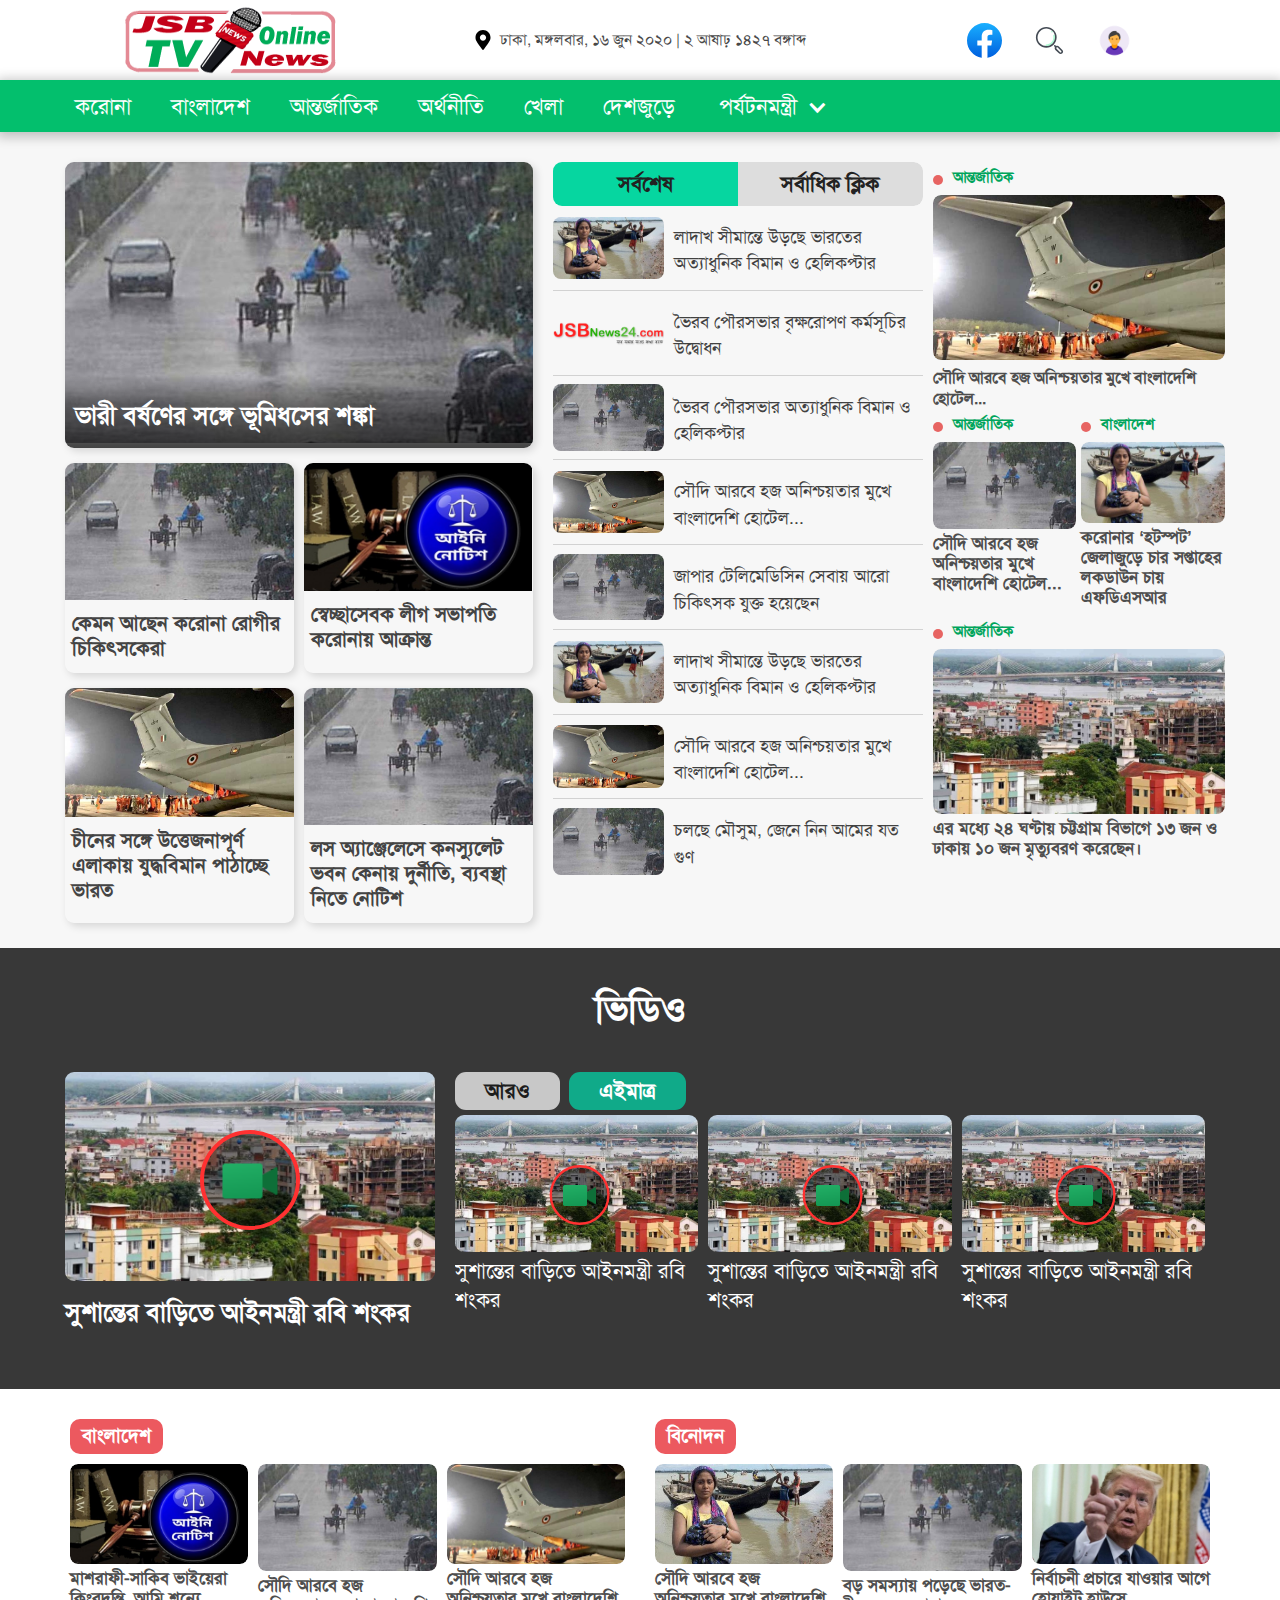
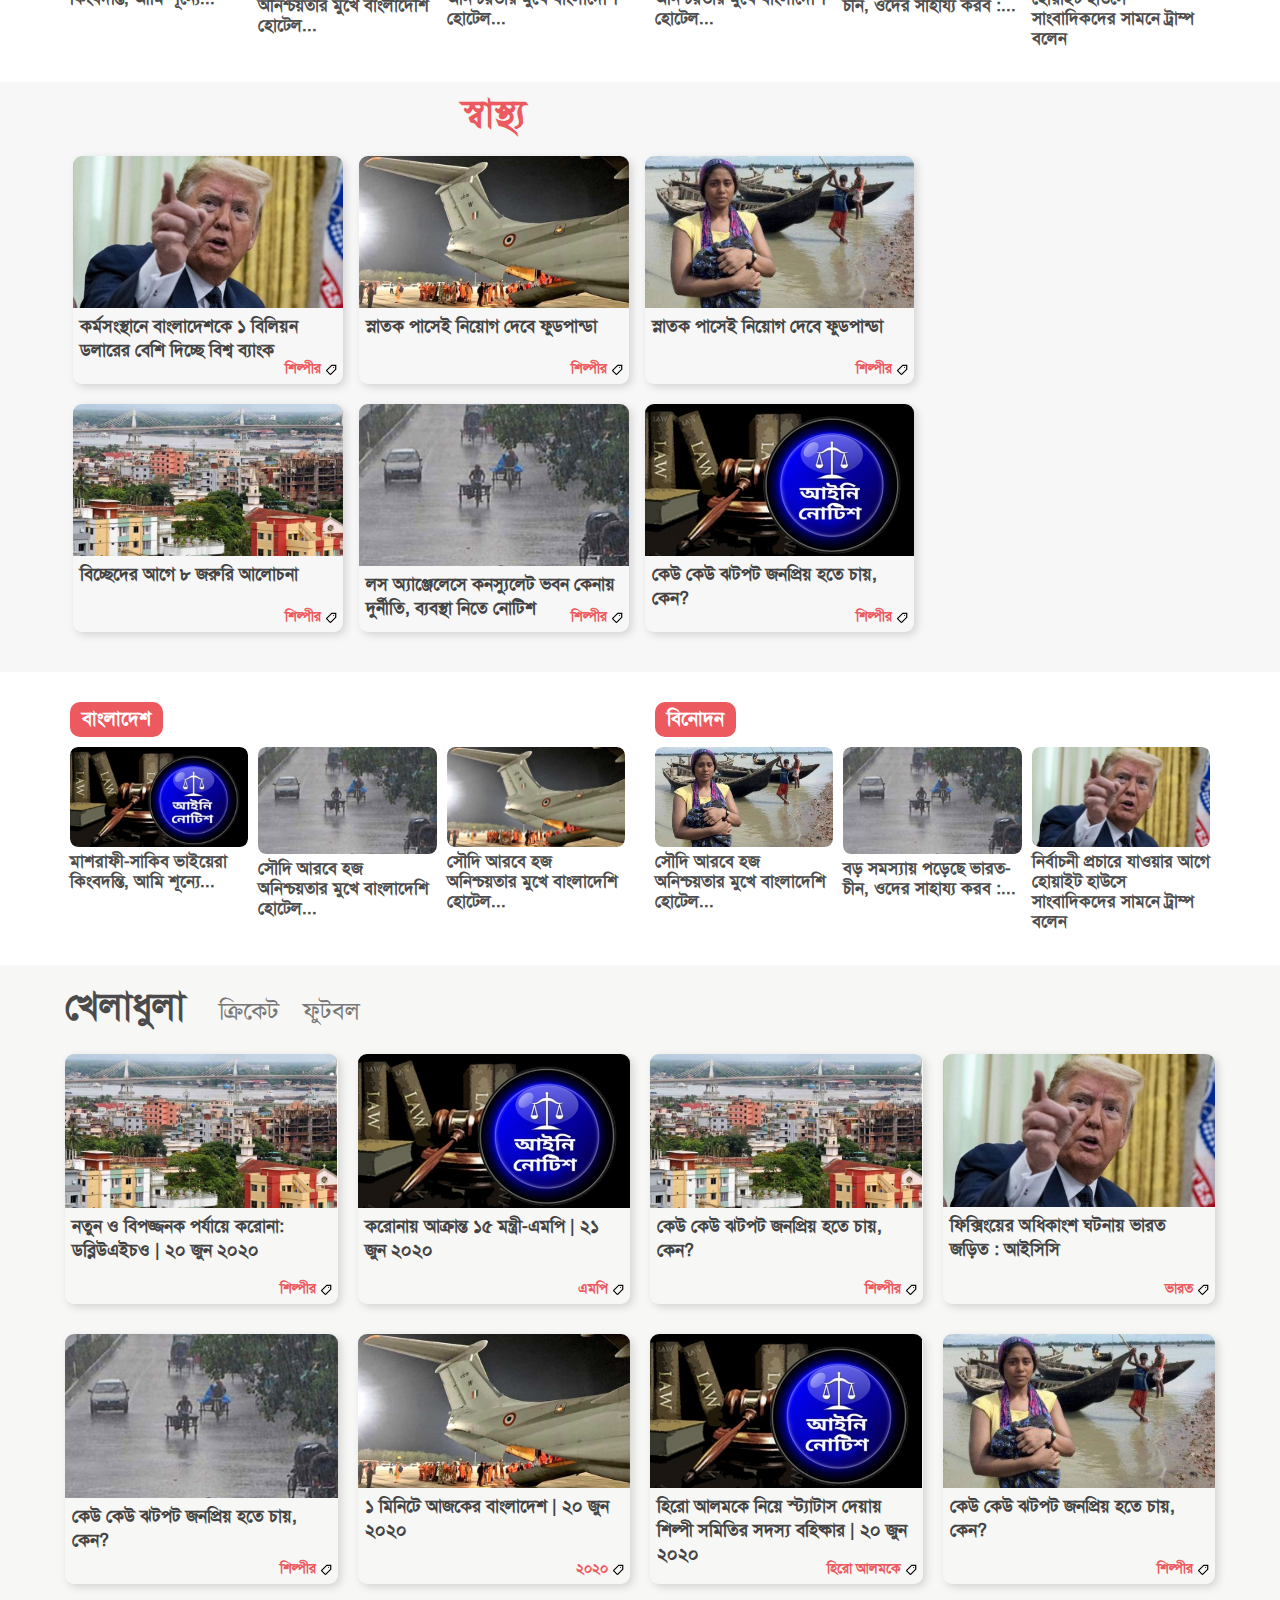
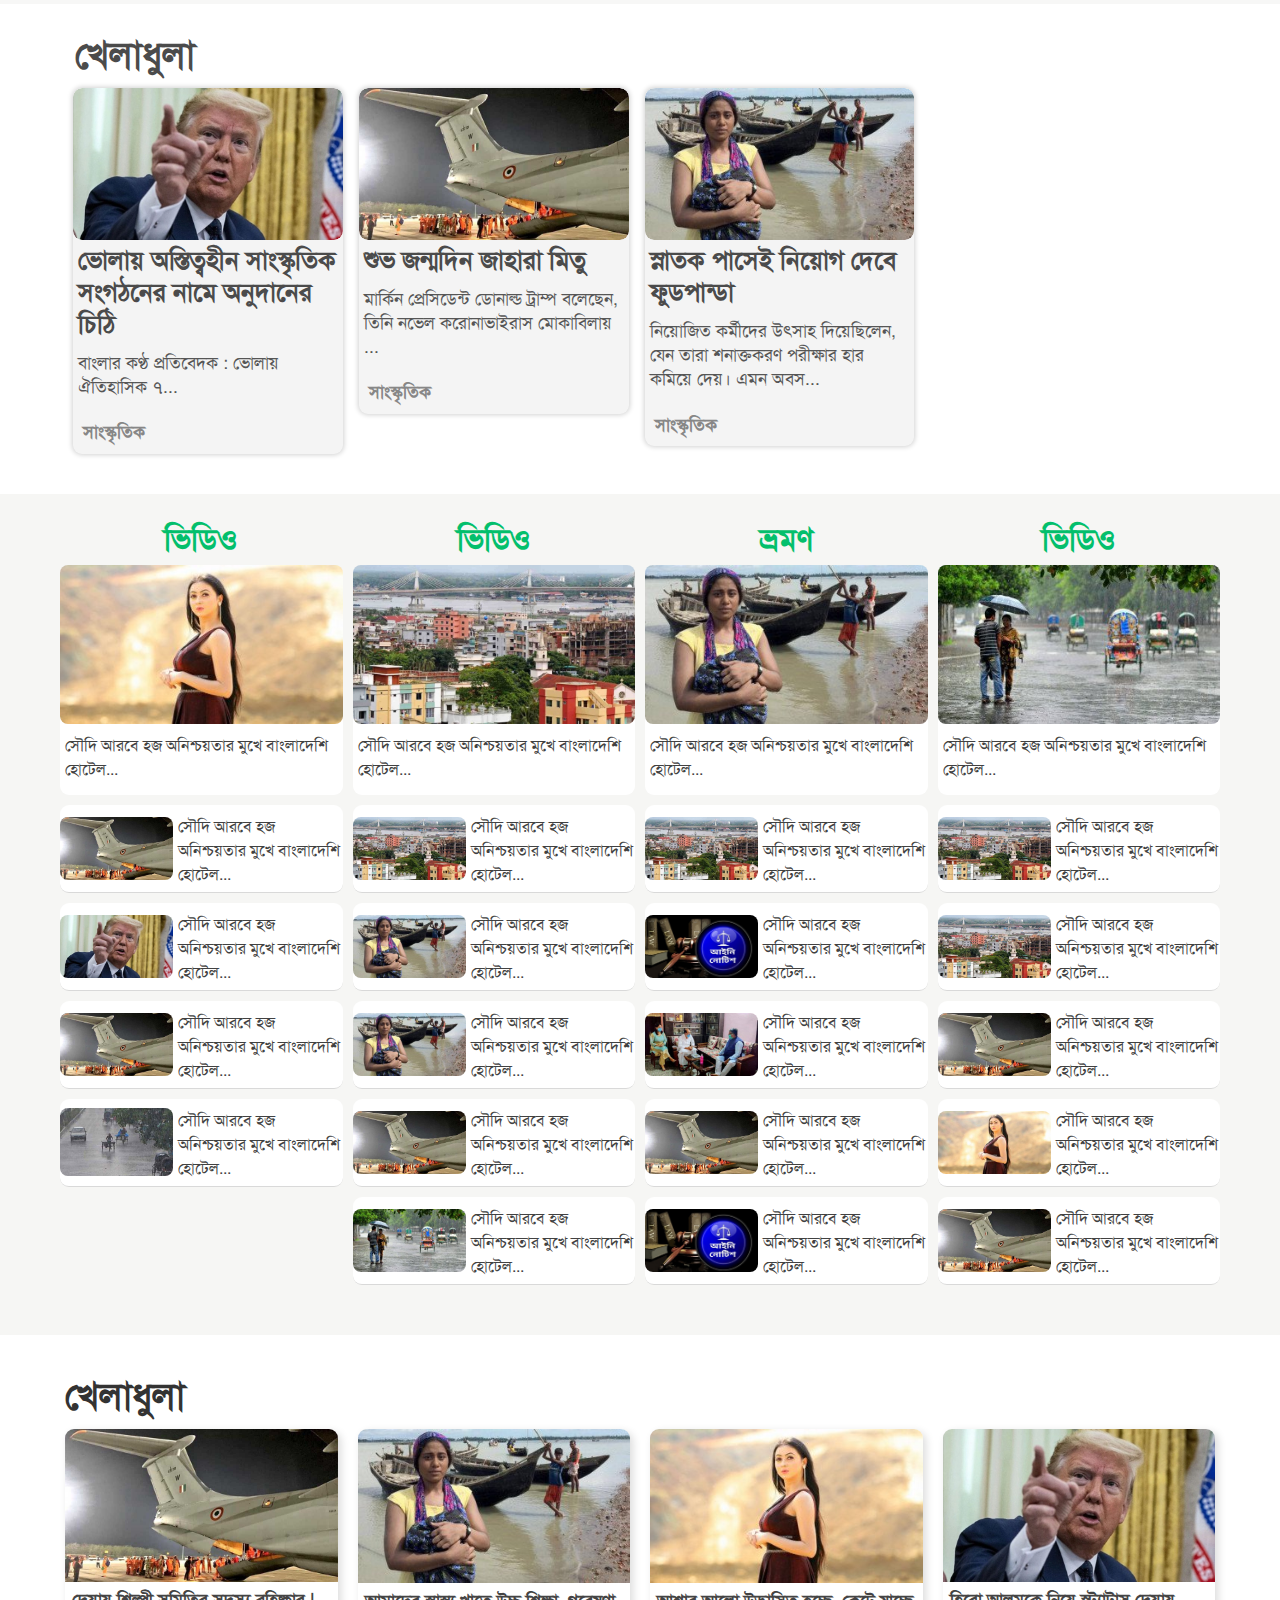
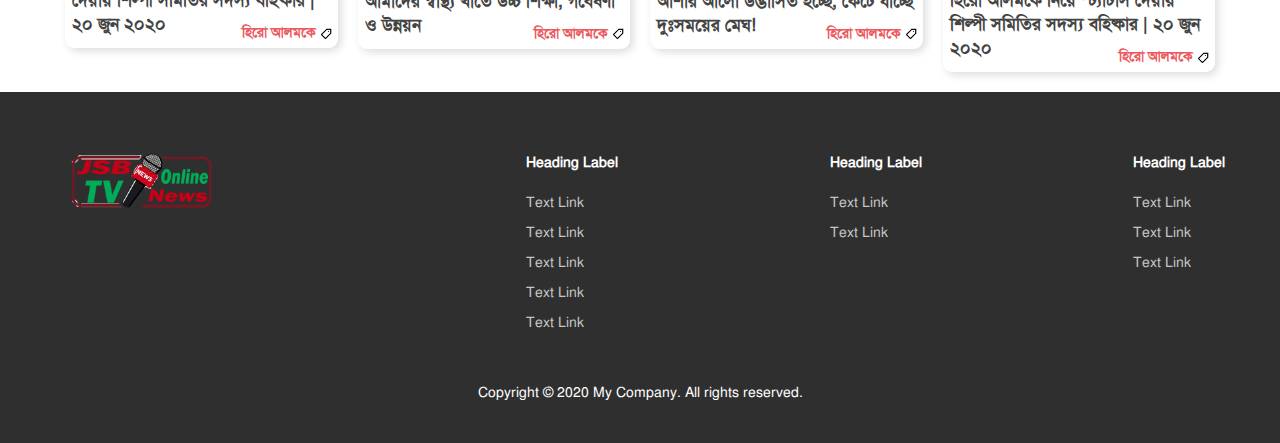
==== commit 1fead312: "Fix" ====
--- a/index.html
+++ b/index.html
@@ -1,6 +1,6 @@
 <!DOCTYPE html>
 
-<html >
+<html>
 <head>
   <meta charset="utf-8" />
   <title>jsbnews</title>
@@ -11,7 +11,7 @@
   <script type="text/javascript">
       !(function (o, c) {
           var n = c.documentElement,
-              t = " w-mod-";
+              t = " w3-si ";
           (n.className += t + "js"), ("ontouchstart" in o || (o.DocumentTouch && c instanceof DocumentTouch)) && (n.className += t + "touch");
       })(window, document);
   </script>
--- a/css/style.css
+++ b/css/style.css
@@ -183,7 +183,7 @@
   margin: 10px 20px;
   padding: 10px 11px 10px 15px;
   background-color: transparent;
-  background-image: url("https://uploads-ssl.webflow.com/5ee8eca224a7f662449e1079/5eec77a8fe118d4c8bd8ba6b_icons8-search.svg");
+  background-image: url("../images/icons8-search.svg");
   background-position: 50% 50%;
   background-size: contain;
   background-repeat: no-repeat;
@@ -2282,7 +2282,7 @@
 
 @font-face {
   font-family: 'Solaimanlipi';
-  src: url('https://uploads-ssl.webflow.com/5ee8eca224a7f662449e1079/5ee8fec04c0da22deab66931_SolaimanLipi.woff') format('woff');
+  src: url('../font/SolaimanLipi.woff') format('woff');
   font-weight: 400;
   font-style: normal;
 }